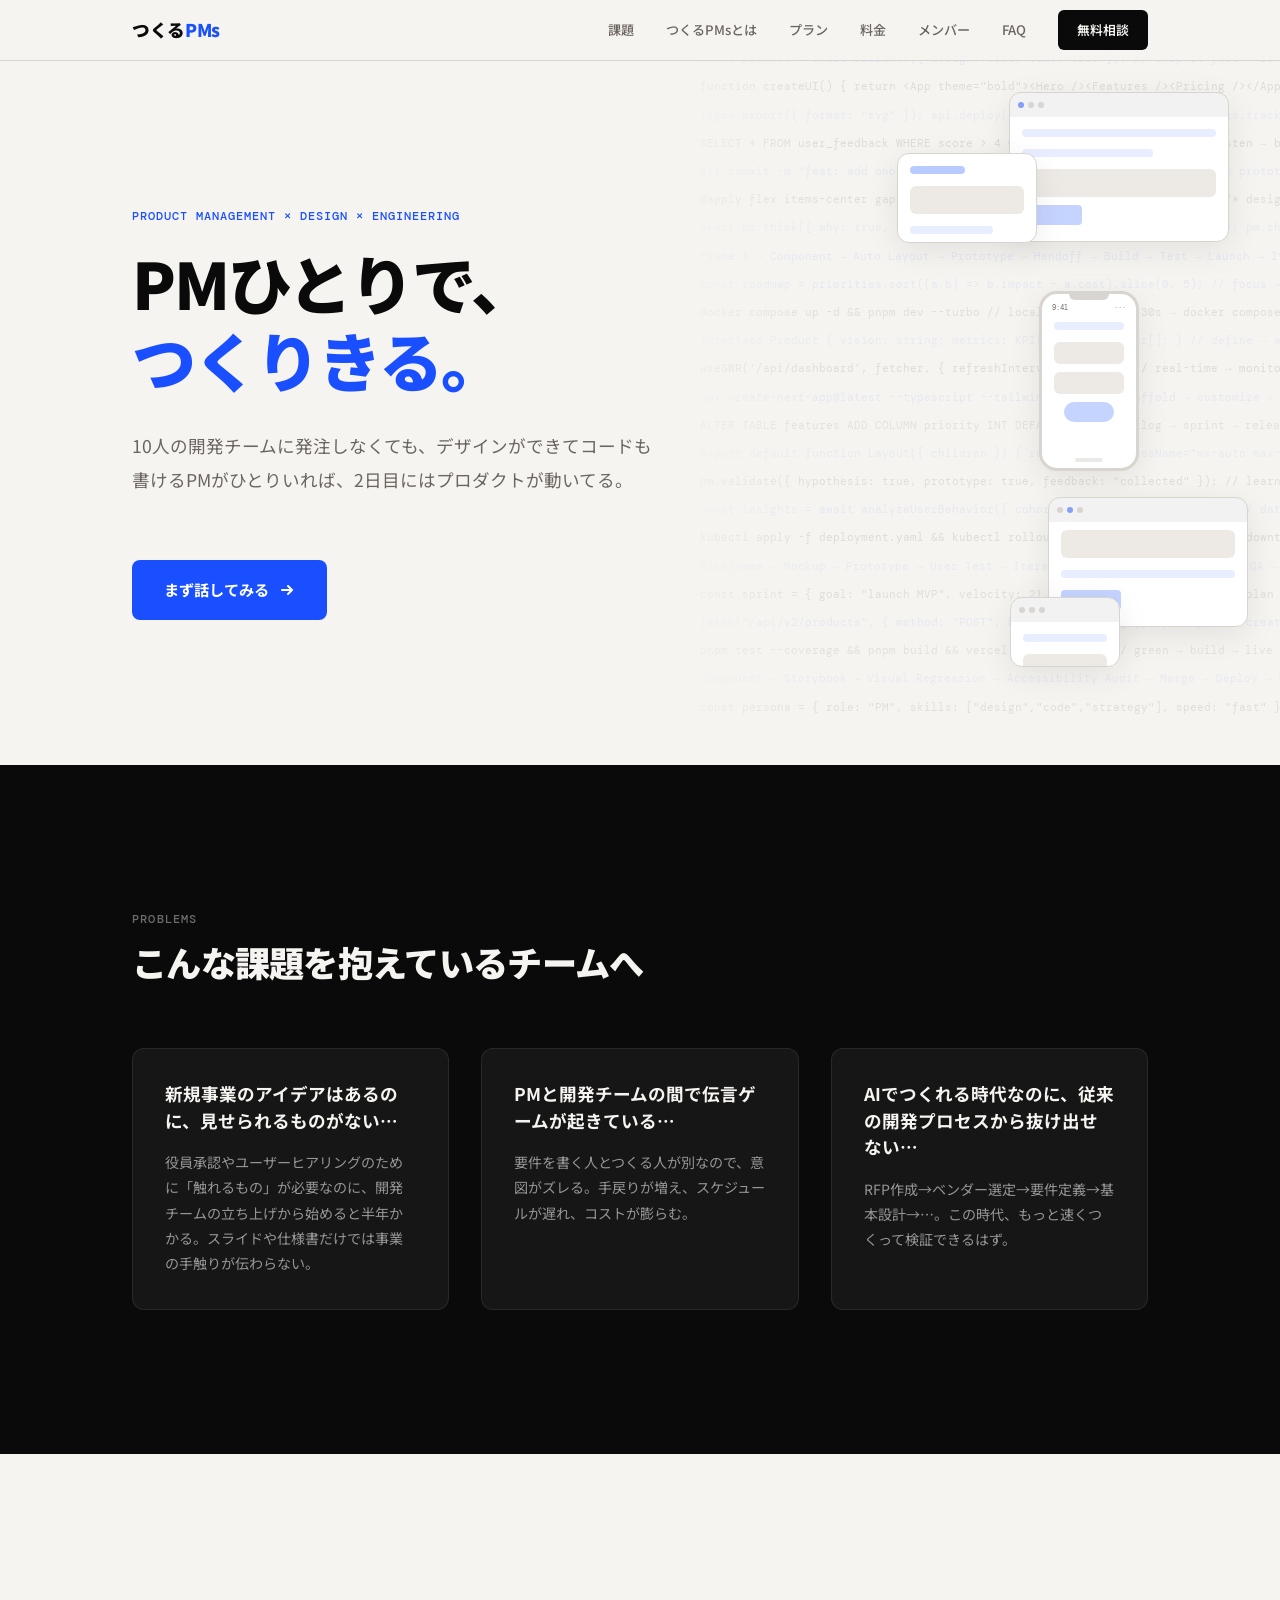
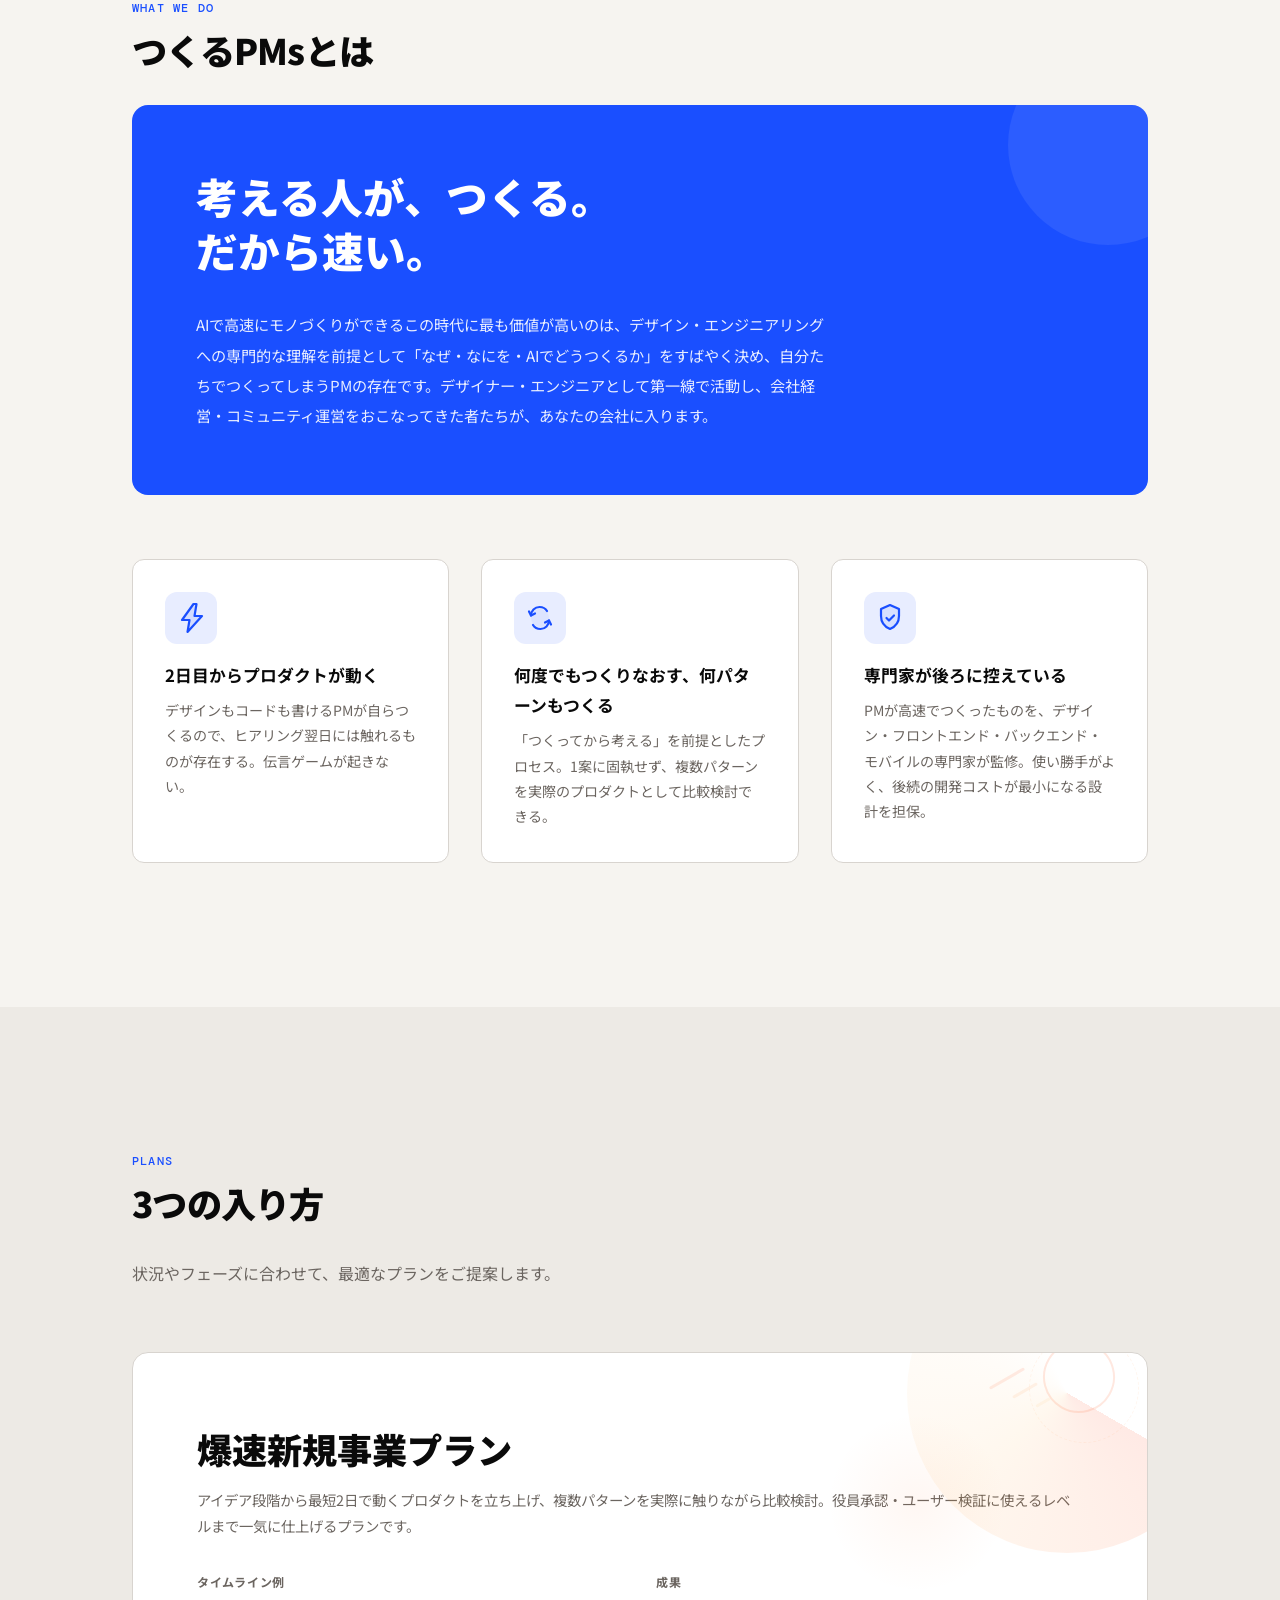
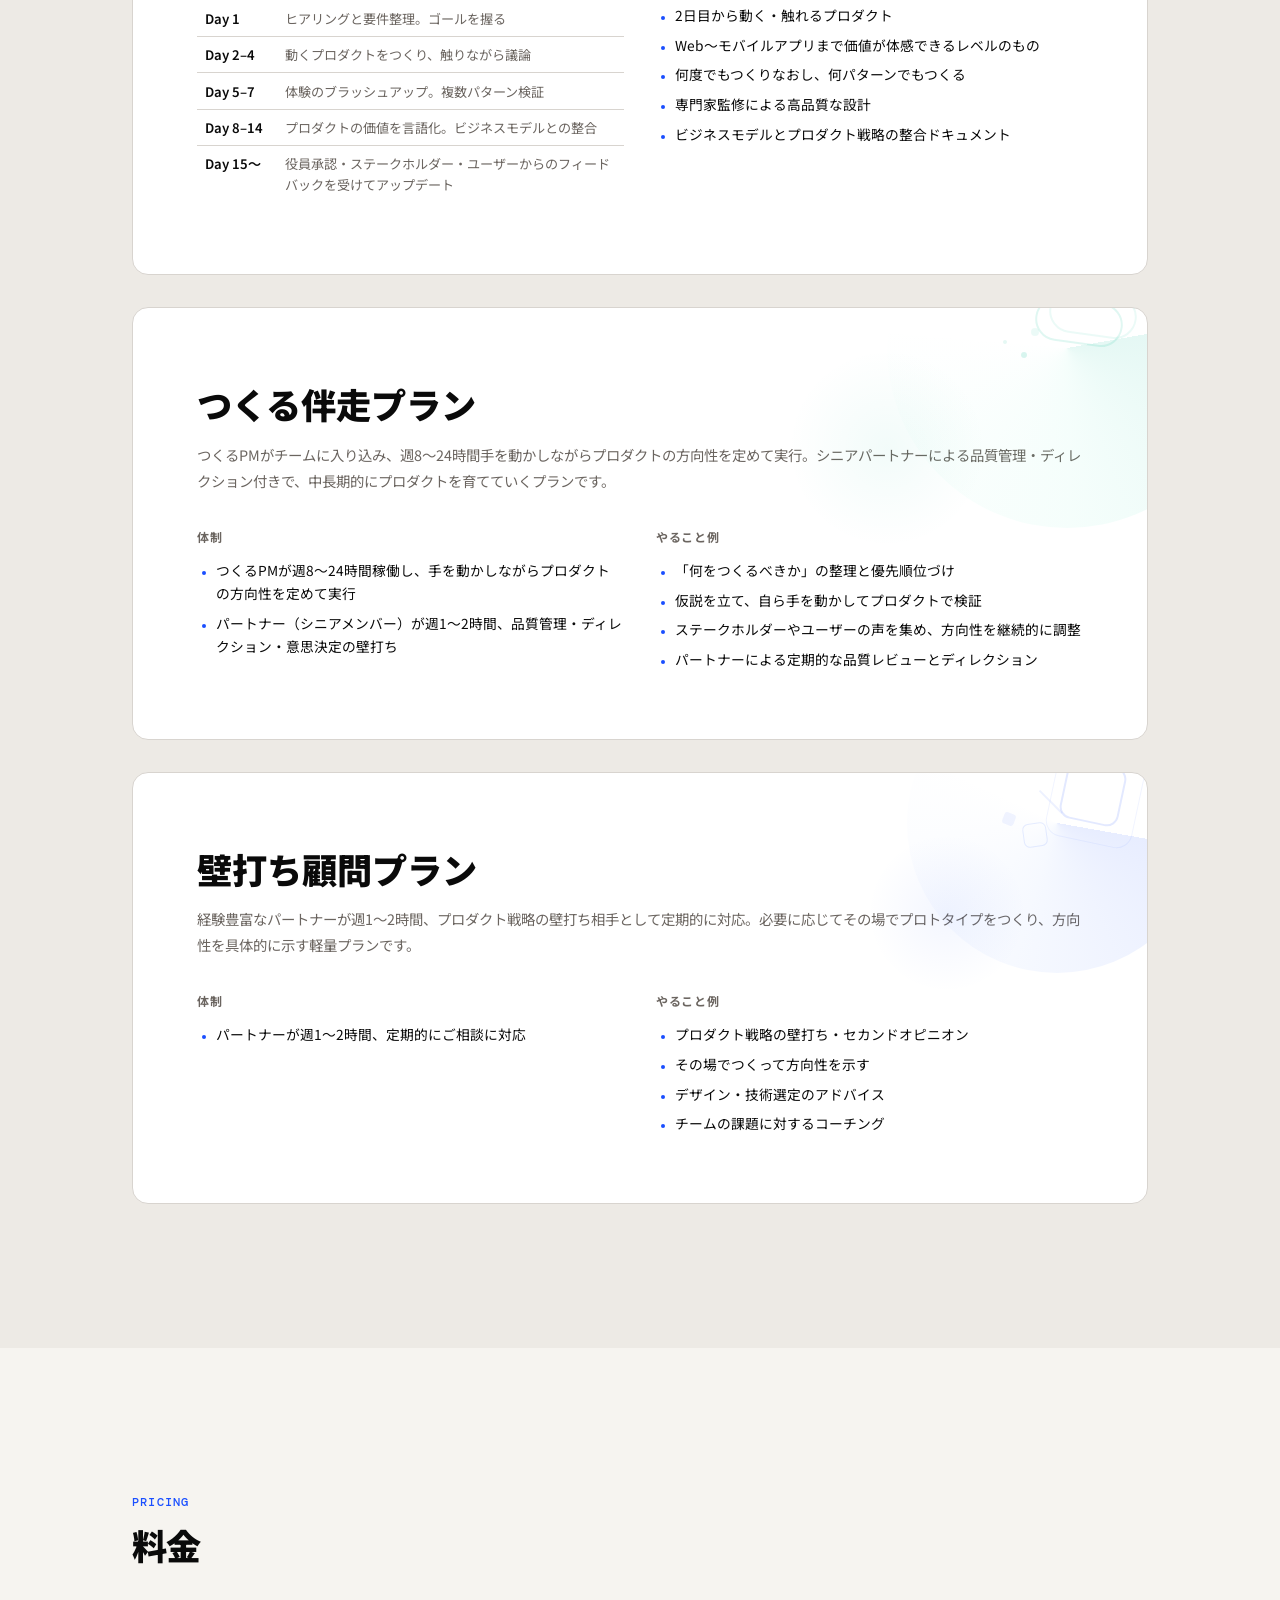
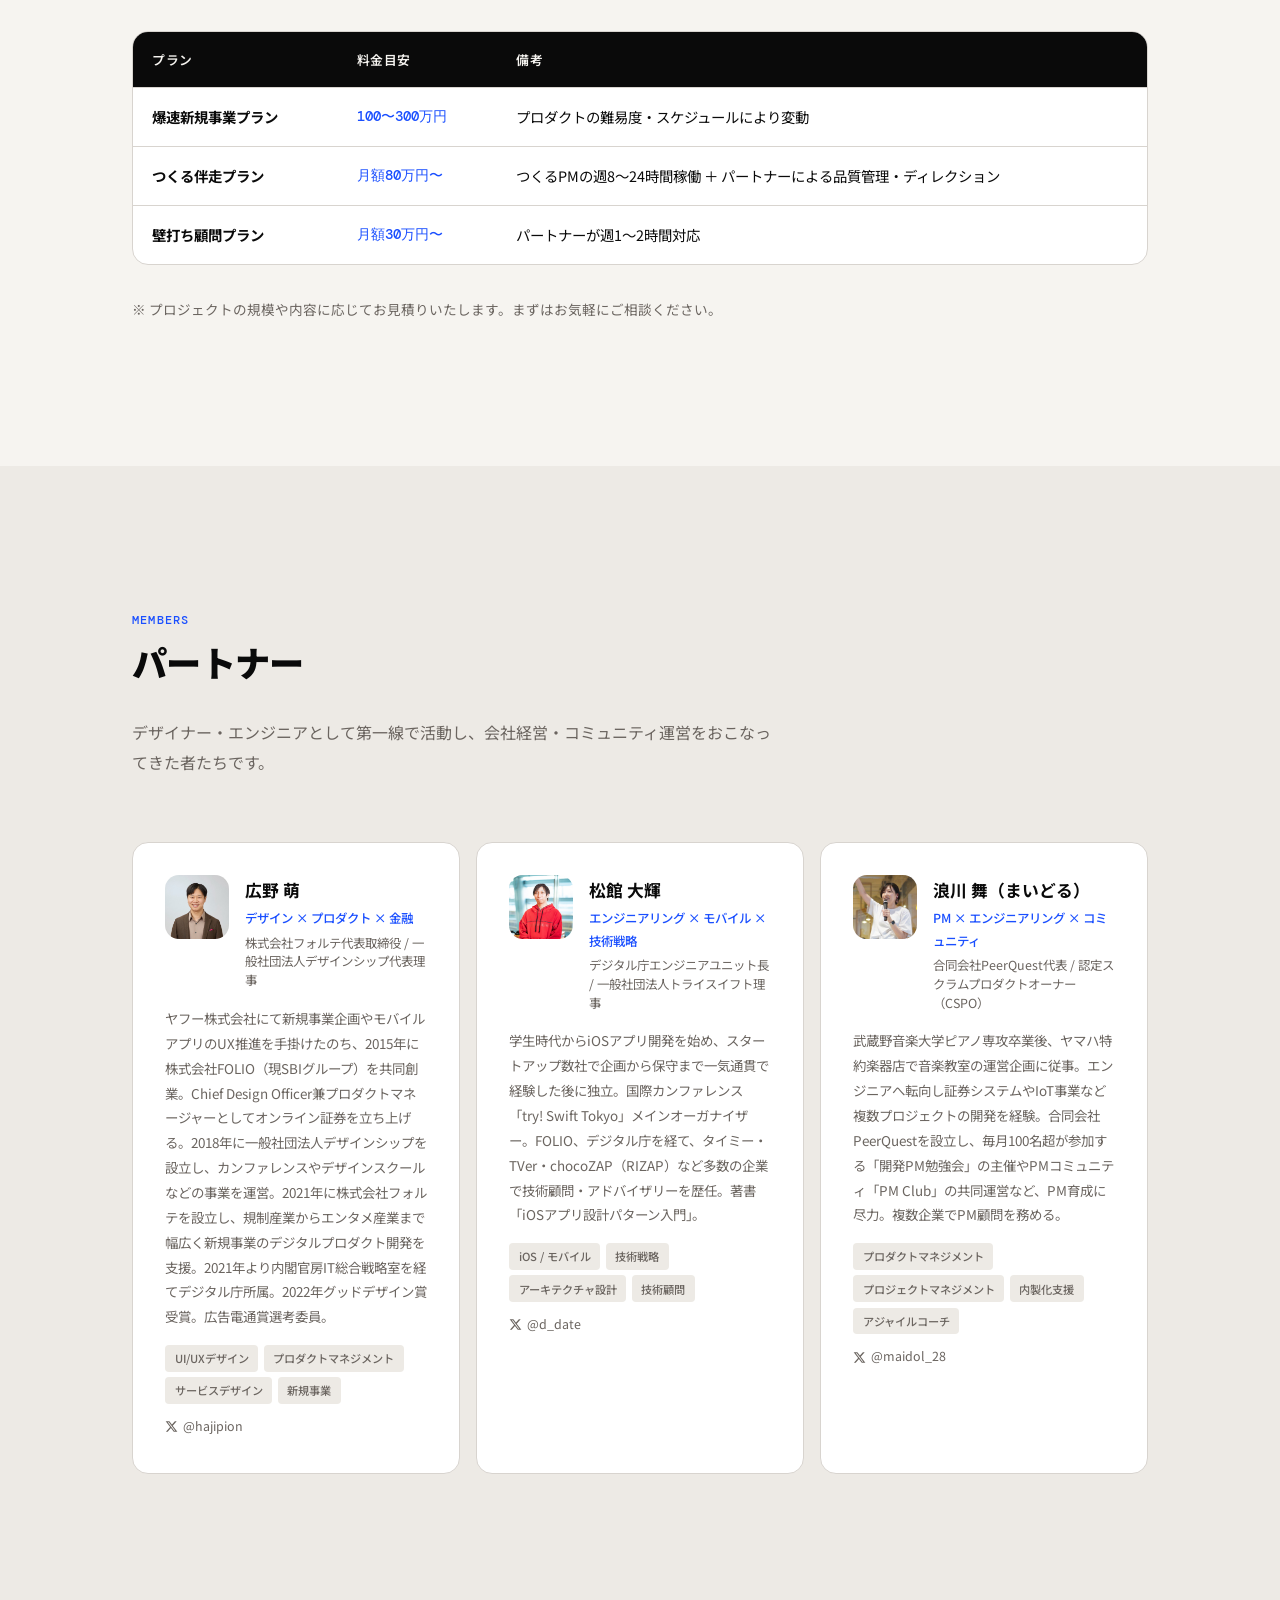
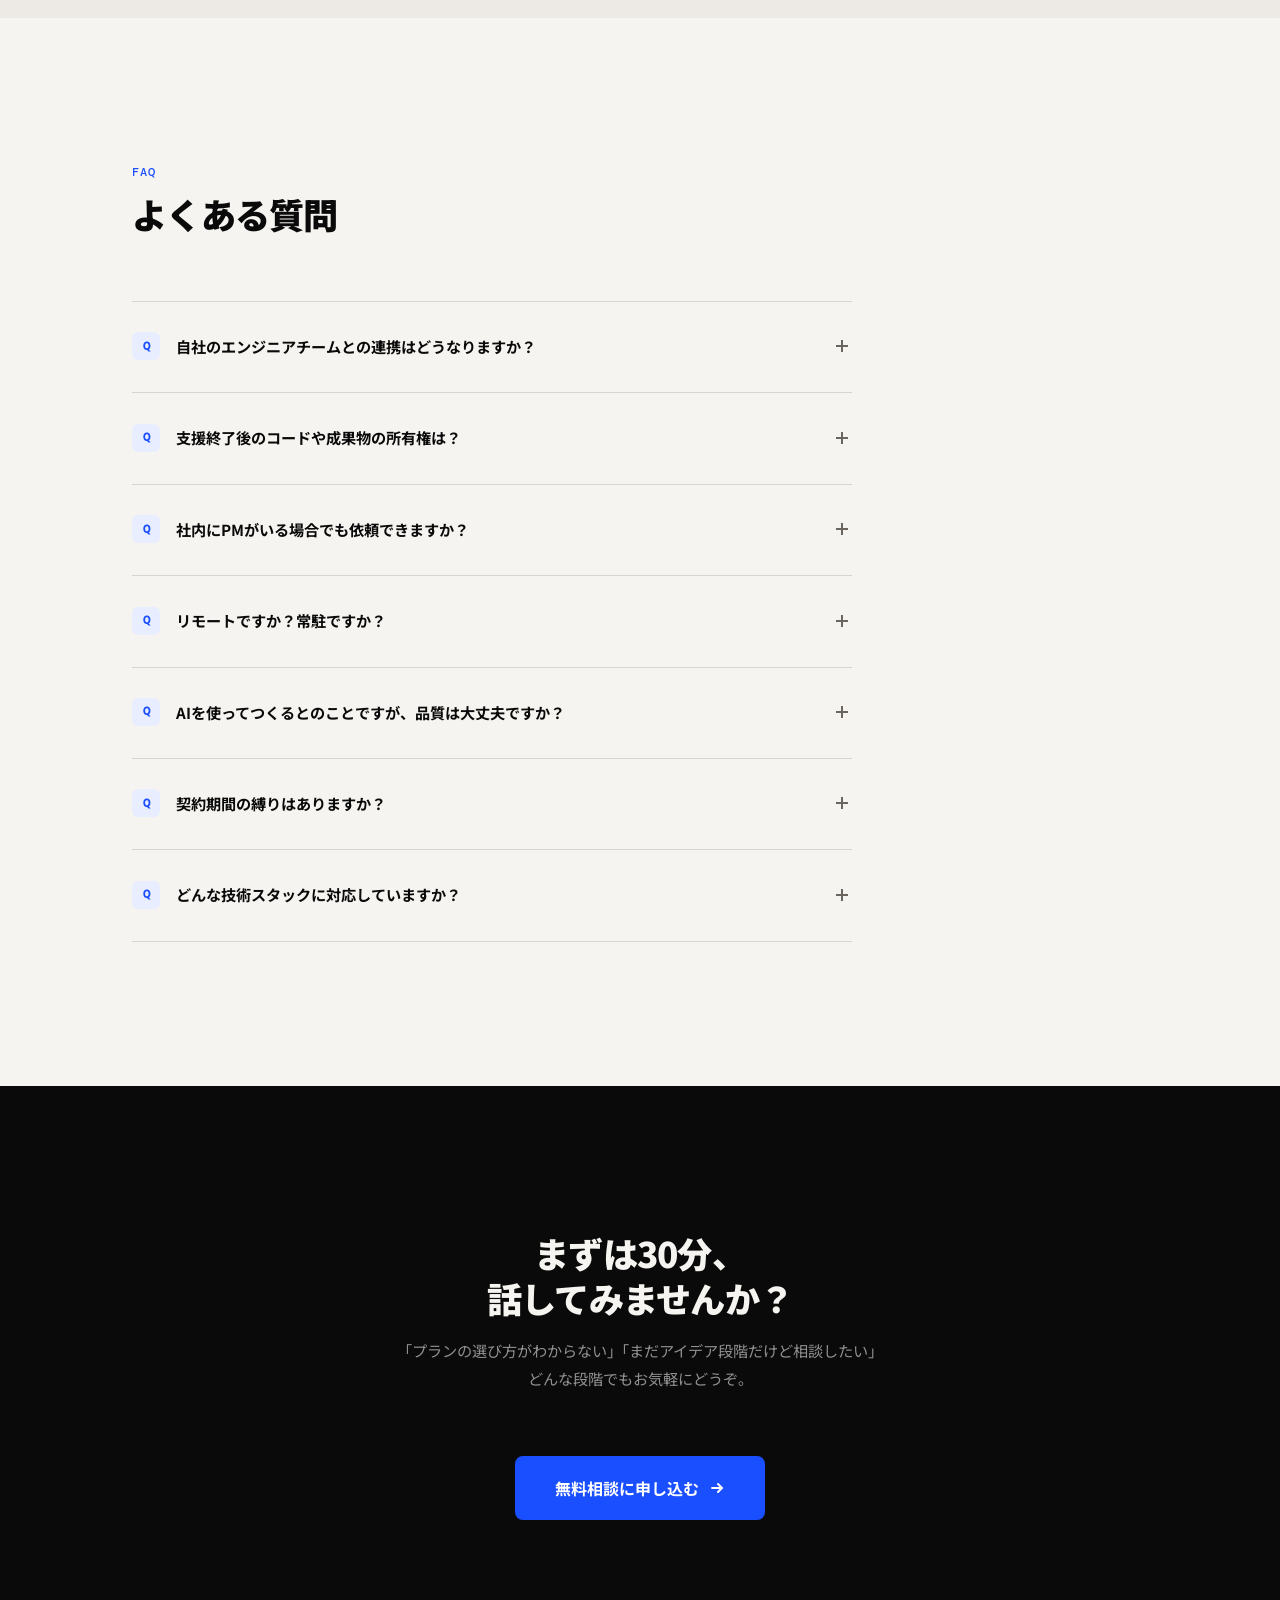
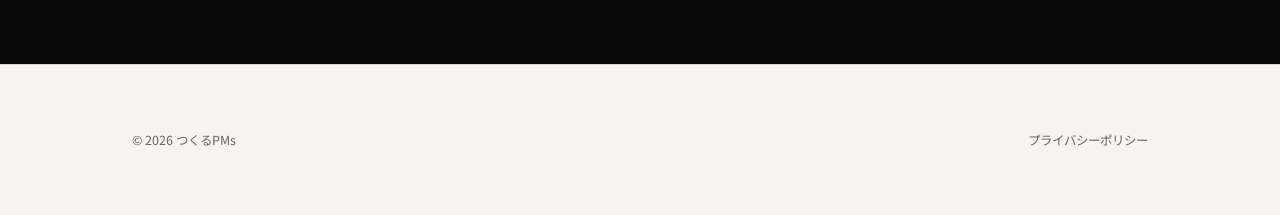
==== index.html @ 0b528888 "Initial commit: つくるPMs landing page Co-Authored-By: Claude Opus 4.6 <noreply@anthropic.com>" ====
<!DOCTYPE html>
<html lang="ja">

<head>
    <meta charset="UTF-8">
    <meta name="viewport" content="width=device-width, initial-scale=1.0">
    <title>つくるPMs — PMひとりで、つくりきる。</title>
    <meta name="description"
        content="デザインができる・コードが書ける、つくれるPMが最短2日で動くプロダクトを立ち上げる。10人の開発チームに発注しなくても、PMひとりで新規事業をつくりきる新しいプロダクト開発支援サービス。">
    <meta name="keywords" content="PM,プロダクトマネージャー,新規事業,プロダクト開発,MVP,プロトタイプ,PM支援,伴走支援,顧問,つくるPMs">
    <meta name="author" content="株式会社フォルテ">
    <meta name="theme-color" content="#0a0a0a">
    <meta name="robots" content="index, follow">
    <link rel="canonical" href="https://pm-guild.github.io/lp/">
    <meta property="og:type" content="website">
    <meta property="og:title" content="つくるPMs — PMひとりで、つくりきる。">
    <meta property="og:description" content="デザインができる・コードが書ける、つくれるPMが最短2日で動くプロダクトを立ち上げる。新規事業のプロダクト開発支援サービス。">
    <meta property="og:url" content="https://pm-guild.github.io/lp/">
    <meta property="og:site_name" content="つくるPMs">
    <meta property="og:locale" content="ja_JP">
    <meta name="twitter:card" content="summary_large_image">
    <meta name="twitter:title" content="つくるPMs — PMひとりで、つくりきる。">
    <meta name="twitter:description" content="デザインができる・コードが書ける、つくれるPMが最短2日で動くプロダクトを立ち上げる。新規事業のプロダクト開発支援サービス。">
    <meta property="og:image" content="https://pm-guild.github.io/lp/ogp.png">
    <meta name="twitter:image" content="https://pm-guild.github.io/lp/ogp.png">
    <link rel="icon" href="favicon.png" type="image/png">
    <script type="application/ld+json">
{"@context":"https://schema.org","@type":"ProfessionalService","name":"つくるPMs","description":"デザインができる・コードが書ける、つくれるPMが最短2日で動くプロダクトを立ち上げる新しいプロダクト開発支援サービス。","url":"https://pm-guild.github.io/lp/","provider":{"@type":"Organization","name":"株式会社フォルテ"},"areaServed":"JP","inLanguage":"ja","serviceType":["プロダクト開発支援","PM支援","新規事業支援","プロダクトマネジメント顧問"],"hasOfferCatalog":{"@type":"OfferCatalog","name":"プラン","itemListElement":[{"@type":"Offer","name":"爆速新規事業プラン","description":"アイデア段階から最短2日で動くプロダクトを立ち上げ","priceSpecification":{"@type":"PriceSpecification","priceCurrency":"JPY","price":"1200000","description":"120万〜200万円"}},{"@type":"Offer","name":"つくる伴走プラン","description":"つくるPMがチームに入り込み週8〜24時間手を動かしながらプロダクトを育てる","priceSpecification":{"@type":"PriceSpecification","priceCurrency":"JPY","price":"1000000","description":"月額100万円〜"}},{"@type":"Offer","name":"壁打ち顧問プラン","description":"経験豊富なパートナーが週1〜2時間プロダクト戦略の壁打ち相手として対応","priceSpecification":{"@type":"PriceSpecification","priceCurrency":"JPY","price":"300000","description":"月額30万円〜"}}]}}
</script>
    <!-- Google tag (gtag.js) -->
    <script async src="https://www.googletagmanager.com/gtag/js?id=G-59Y1S8D6XV"></script>
    <script>window.dataLayer=window.dataLayer||[];function gtag(){dataLayer.push(arguments);}gtag('js',new Date());gtag('config','G-59Y1S8D6XV');</script>
    <link rel="preconnect" href="https://fonts.googleapis.com">
    <link rel="preconnect" href="https://fonts.gstatic.com" crossorigin>
    <link
        href="https://fonts.googleapis.com/css2?family=Noto+Sans+JP:wght@300;400;500;600;700;900&family=DM+Sans:ital,wght@0,400;0,500;0,700;1,400&family=DM+Mono:wght@400;500&display=swap"
        rel="stylesheet">
    <link rel="stylesheet" href="style.css">
</head>

<body>
    <nav id="nav">
        <div class="nav-inner"><a href="#" class="logo">つくる<span>PMs</span></a><button class="mobile-menu-btn"
                aria-label="メニュー"
                onclick="document.querySelector('.nav-links').classList.toggle('open')"><span></span><span></span><span></span></button>
            <div class="nav-links"><a href="#problems">課題</a><a href="#about">つくるPMsとは</a><a href="#plans">プラン</a><a
                    href="#pricing">料金</a><a href="#members">メンバー</a><a href="#faq">FAQ</a><a href="https://forms.gle/vVJh4pbox4MyoUeX9" target="_blank" rel="noopener"
                    class="nav-cta">無料相談</a></div>
        </div>
    </nav>

    <section class="hero">
        <div class="hero-bg">
            <div class="hero-anim">
                <div class="code-stream">const product = await buildMVP({ design: true, code: true }); // ship it fast →
                    review → iterate → deploy → measure → learn → rebuild → const product = await buildMVP({ design:
                    true, code: true }); // ship it fast → review → iterate → deploy</div>
                <div class="code-stream">function createUI() { return &lt;App theme="bold"&gt;&lt;Hero /&gt;&lt;Features
                    /&gt;&lt;Pricing /&gt;&lt;/App&gt; } // render → test → refine → function createUI() { return
                    &lt;App theme="bold"&gt;&lt;Hero /&gt;&lt;Features /&gt;&lt;/App&gt; }</div>
                <div class="code-stream">figma.export({ format: "svg" }); api.deploy({ env: "production" });
                    analytics.track("launch"); // go live → figma.export({ format: "svg" }); api.deploy({ env:
                    "production" }); analytics.track("launch");</div>
                <div class="code-stream">SELECT * FROM user_feedback WHERE score > 4 ORDER BY created_at DESC; -- listen
                    → build → validate → SELECT * FROM user_feedback WHERE score > 4 ORDER BY created_at DESC;</div>
                <div class="code-stream">git commit -m "feat: add onboarding flow v3" &amp;&amp; git push origin main //
                    day2 prototype ready → git commit -m "feat: add onboarding flow v3" &amp;&amp; git push origin main
                </div>
                <div class="code-stream">@apply flex items-center gap-4; .card { @apply rounded-xl shadow-lg p-6; } /*
                    design system → build → ship */ @apply flex items-center gap-4; .card { @apply rounded-xl shadow-lg
                    p-6; }</div>
                <div class="code-stream">await pm.think({ why: true, what: true, how: "AI" }); pm.design(); pm.code();
                    pm.ship(); // one person, full stack → await pm.think({ why: true, what: true, how: "AI" });</div>
                <div class="code-stream">Frame 1 → Component → Auto Layout → Prototype → Handoff → Build → Test → Launch
                    → Iterate → Frame 1 → Component → Auto Layout → Prototype → Handoff → Build → Test</div>
                <div class="code-stream">const roadmap = priorities.sort((a,b) => b.impact - a.cost).slice(0, 5); //
                    focus → execute → ship → const roadmap = priorities.sort((a,b) => b.impact - a.cost).slice(0, 5);
                </div>
                <div class="code-stream">docker compose up -d &amp;&amp; pnpm dev --turbo // local env ready in 30s →
                    docker compose up -d &amp;&amp; pnpm dev --turbo // local env ready</div>
                <div class="code-stream">interface Product { vision: string; metrics: KPI[]; team: Member[]; } // define
                    → align → build → interface Product { vision: string; metrics: KPI[]; team: Member[]; }</div>
                <div class="code-stream">useSWR('/api/dashboard', fetcher, { refreshInterval: 3000 }); // real-time →
                    monitor → iterate → useSWR('/api/dashboard', fetcher, { refreshInterval: 3000 });</div>
                <div class="code-stream">npx create-next-app@latest --typescript --tailwind --app // scaffold →
                    customize → deploy → npx create-next-app@latest --typescript --tailwind --app</div>
                <div class="code-stream">ALTER TABLE features ADD COLUMN priority INT DEFAULT 0; -- backlog → sprint →
                    release → ALTER TABLE features ADD COLUMN priority INT DEFAULT 0;</div>
                <div class="code-stream">export default function Layout({ children }) { return &lt;main
                    className="mx-auto max-w-7xl"&gt;{children}&lt;/main&gt; } // structure → style → ship</div>
                <div class="code-stream">pm.validate({ hypothesis: true, prototype: true, feedback: "collected" }); //
                    learn → pivot → grow → pm.validate({ hypothesis: true, prototype: true });</div>
                <div class="code-stream">const insights = await analyzeUserBehavior({ cohort: "new", period: "7d" }); //
                    data → decision → action → const insights = await analyzeUserBehavior({ cohort: "new" });</div>
                <div class="code-stream">kubectl apply -f deployment.yaml &amp;&amp; kubectl rollout status deploy/app
                    // zero-downtime → scale → kubectl apply -f deployment.yaml</div>
                <div class="code-stream">Wireframe → Mockup → Prototype → User Test → Iterate → High-fi → Dev Handoff →
                    QA → Ship → Wireframe → Mockup → Prototype → User Test</div>
                <div class="code-stream">const sprint = { goal: "launch MVP", velocity: 21, burndown: "on-track" }; //
                    plan → execute → retro → const sprint = { goal: "launch MVP", velocity: 21 };</div>
                <div class="code-stream">fetch("/api/v2/products", { method: "POST", body: JSON.stringify(spec) }); //
                    create → test → iterate → fetch("/api/v2/products", { method: "POST" });</div>
                <div class="code-stream">pnpm test --coverage &amp;&amp; pnpm build &amp;&amp; vercel deploy --prod //
                    green → build → live → pnpm test --coverage &amp;&amp; pnpm build &amp;&amp; vercel deploy</div>
                <div class="code-stream">Component → Storybook → Visual Regression → Accessibility Audit → Merge →
                    Deploy → Monitor → Component → Storybook → Visual Regression</div>
                <div class="code-stream">const persona = { role: "PM", skills: ["design","code","strategy"], speed:
                    "fast" }; // one person, full stack → const persona = { role: "PM", skills: ["design","code"] };
                </div>
            </div>
            <div class="hero-float hero-float-1">
                <div class="fl-header">
                    <div class="fl-dot active"></div>
                    <div class="fl-dot"></div>
                    <div class="fl-dot"></div>
                </div>
                <div class="fl-bar"></div>
                <div class="fl-bar short"></div>
                <div class="fl-block"></div>
                <div class="fl-btn"></div>
            </div>
            <div class="hero-float hero-float-2">
                <div class="phone-notch"></div>
                <div class="phone-status"><span class="phone-time">9:41</span><span class="phone-icons">···</span></div>
                <div class="fl-bar" style="margin-top:6px"></div>
                <div class="fl-block" style="height:22px"></div>
                <div class="fl-block" style="height:22px"></div>
                <div class="fl-btn" style="width:50px;margin:6px auto;border-radius:10px"></div>
                <div class="phone-home"></div>
            </div>
            <div class="hero-float hero-float-3">
                <div class="fl-header">
                    <div class="fl-dot"></div>
                    <div class="fl-dot active"></div>
                    <div class="fl-dot"></div>
                </div>
                <div class="fl-block"></div>
                <div class="fl-bar"></div>
                <div class="fl-btn"></div>
            </div>
            <div class="hero-float hero-float-4">
                <div class="fl-bar accent"></div>
                <div class="fl-block"></div>
                <div class="fl-bar short"></div>
            </div>
            <div class="hero-float hero-float-5">
                <div class="fl-header">
                    <div class="fl-dot"></div>
                    <div class="fl-dot"></div>
                    <div class="fl-dot"></div>
                </div>
                <div class="fl-bar"></div>
                <div class="fl-block" style="height:18px"></div>
            </div>
        </div>
        <div class="container">
            <div class="hero-content">
                <div class="hero-eyebrow fade-in">PRODUCT MANAGEMENT × DESIGN × ENGINEERING</div>
                <h1 class="fade-in">PMひとりで、<br><em>つくりきる。</em></h1>
                <p class="hero-sub fade-in">10人の開発チームに発注しなくても、デザインができてコードも書けるPMがひとりいれば、2日目にはプロダクトが動いてる。</p>
                <a href="https://forms.gle/vVJh4pbox4MyoUeX9" target="_blank" rel="noopener" class="hero-cta fade-in">まず話してみる<svg viewBox="0 0 16 16" fill="none"
                        stroke="currentColor" stroke-width="2" stroke-linecap="round">
                        <path d="M3 8h10M9 4l4 4-4 4" />
                    </svg></a>
            </div>
        </div>
    </section>

    <section class="problems" id="problems">
        <div class="container">
            <div class="section-label">Problems</div>
            <h2 class="section-title">こんな課題を抱えているチームへ</h2>
            <div class="problems-grid">
                <div class="problem-card">
                    <h3>新規事業のアイデアはあるのに、見せられるものがない…</h3>
                    <p>役員承認やユーザーヒアリングのために「触れるもの」が必要なのに、開発チームの立ち上げから始めると半年かかる。スライドや仕様書だけでは事業の手触りが伝わらない。</p>
                </div>
                <div class="problem-card">
                    <h3>PMと開発チームの間で伝言ゲームが起きている…</h3>
                    <p>要件を書く人とつくる人が別なので、意図がズレる。手戻りが増え、スケジュールが遅れ、コストが膨らむ。</p>
                </div>
                <div class="problem-card">
                    <h3>AIでつくれる時代なのに、従来の開発プロセスから抜け出せない…</h3>
                    <p>RFP作成→ベンダー選定→要件定義→基本設計→…。この時代、もっと速くつくって検証できるはず。</p>
                </div>
            </div>
        </div>
    </section>

    <section class="about" id="about">
        <div class="container">
            <div class="section-label">What we do</div>
            <h2 class="section-title">つくるPMsとは</h2>
            <div class="about-core">
                <h3>考える人が、つくる。<br>だから速い。</h3>
                <p>AIで高速にモノづくりができるこの時代に最も価値が高いのは、デザイン・エンジニアリングへの専門的な理解を前提として「なぜ・なにを・AIでどうつくるか」をすばやく決め、自分たちでつくってしまうPMの存在です。デザイナー・エンジニアとして第一線で活動し、会社経営・コミュニティ運営をおこなってきた者たちが、あなたの会社に入ります。
                </p>
            </div>
            <div class="features-grid">
                <div class="feature-card">
                    <div class="feature-icon"><svg viewBox="0 0 52 52" fill="none">
                            <rect width="52" height="52" rx="12" fill="#e8edff" />
                            <path d="M28.5 12L17 28h7.5l-2 12L37 24h-7.5l2-12z" stroke="#1a4fff" stroke-width="2.2"
                                stroke-linecap="round" stroke-linejoin="round" fill="none" />
                            <path d="M28.5 12L17 28h7.5l-2 12L37 24h-7.5l2-12z" fill="#1a4fff" opacity="0.1" />
                        </svg></div>
                    <h3>2日目からプロダクトが動く</h3>
                    <p>デザインもコードも書けるPMが自らつくるので、ヒアリング翌日には触れるものが存在する。伝言ゲームが起きない。</p>
                </div>
                <div class="feature-card">
                    <div class="feature-icon"><svg viewBox="0 0 52 52" fill="none">
                            <rect width="52" height="52" rx="12" fill="#e8edff" />
                            <path d="M33 19c-1.5-2.5-4.3-4-7.5-4A8.5 8.5 0 0017 23.5" stroke="#1a4fff"
                                stroke-width="2.2" stroke-linecap="round" fill="none" />
                            <path d="M15 19.5l2 4 4-2" stroke="#1a4fff" stroke-width="2.2" stroke-linecap="round"
                                stroke-linejoin="round" fill="none" />
                            <path d="M19 33c1.5 2.5 4.3 4 7.5 4A8.5 8.5 0 0035 28.5" stroke="#1a4fff" stroke-width="2.2"
                                stroke-linecap="round" fill="none" />
                            <path d="M37 32.5l-2-4-4 2" stroke="#1a4fff" stroke-width="2.2" stroke-linecap="round"
                                stroke-linejoin="round" fill="none" />
                            <circle cx="26" cy="26" r="9" fill="#1a4fff" opacity="0.06" />
                        </svg></div>
                    <h3>何度でもつくりなおす、何パターンもつくる</h3>
                    <p>「つくってから考える」を前提としたプロセス。1案に固執せず、複数パターンを実際のプロダクトとして比較検討できる。</p>
                </div>
                <div class="feature-card">
                    <div class="feature-icon"><svg viewBox="0 0 52 52" fill="none">
                            <rect width="52" height="52" rx="12" fill="#e8edff" />
                            <path d="M26 13l-9 4v7c0 6.5 3.8 10.8 9 13 5.2-2.2 9-6.5 9-13v-7l-9-4z" stroke="#1a4fff"
                                stroke-width="2.2" stroke-linecap="round" stroke-linejoin="round" fill="none" />
                            <path d="M26 13l-9 4v7c0 6.5 3.8 10.8 9 13 5.2-2.2 9-6.5 9-13v-7l-9-4z" fill="#1a4fff"
                                opacity="0.08" />
                            <path d="M22.5 26l2.5 2.5 5-5" stroke="#1a4fff" stroke-width="2.2" stroke-linecap="round"
                                stroke-linejoin="round" />
                        </svg></div>
                    <h3>専門家が後ろに控えている</h3>
                    <p>PMが高速でつくったものを、デザイン・フロントエンド・バックエンド・モバイルの専門家が監修。使い勝手がよく、後続の開発コストが最小になる設計を担保。</p>
                </div>
            </div>
        </div>
    </section>

    <section class="plans" id="plans">
        <div class="container">
            <div class="section-label">Plans</div>
            <h2 class="section-title">3つの入り方</h2>
            <p class="section-lead">状況やフェーズに合わせて、最適なプランをご提案します。</p>
            <div class="plans-stack">
                <div class="plan-card">
                    <div class="plan-deco-wrap">
                        <div class="glow-1"></div>
                        <div class="glow-2"></div>
                        <div class="deco-1"></div>
                        <div class="deco-2"></div>
                        <div class="deco-3"></div>
                        <div class="deco-4"></div>
                        <div class="deco-5"></div>
                    </div>
                    <div class="plan-header">
                        <div class="plan-name">爆速新規事業プラン</div>
                        <div class="plan-desc">
                            アイデア段階から最短2日で動くプロダクトを立ち上げ、複数パターンを実際に触りながら比較検討。役員承認・ユーザー検証に使えるレベルまで一気に仕上げるプランです。</div>
                    </div>
                    <div class="plan-grid">
                        <div class="plan-col">
                            <div class="plan-col-title">タイムライン例</div>
                            <table class="timeline">
                                <tr>
                                    <th>Day 1</th>
                                    <td>ヒアリングと要件整理。ゴールを握る</td>
                                </tr>
                                <tr>
                                    <th>Day 2–4</th>
                                    <td>動くプロダクトをつくり、触りながら議論</td>
                                </tr>
                                <tr>
                                    <th>Day 5–7</th>
                                    <td>体験のブラッシュアップ。複数パターン検証</td>
                                </tr>
                                <tr>
                                    <th>Day 8–14</th>
                                    <td>プロダクトの価値を言語化。ビジネスモデルとの整合</td>
                                </tr>
                                <tr>
                                    <th>Day 15〜</th>
                                    <td>役員承認・ステークホルダー・ユーザーからのフィードバックを受けてアップデート</td>
                                </tr>
                            </table>
                        </div>
                        <div class="plan-col">
                            <div class="plan-col-title">成果</div>
                            <ul>
                                <li>2日目から動く・触れるプロダクト</li>
                                <li>Web〜モバイルアプリまで価値が体感できるレベルのもの</li>
                                <li>何度でもつくりなおし、何パターンでもつくる</li>
                                <li>専門家監修による高品質な設計</li>
                                <li>ビジネスモデルとプロダクト戦略の整合ドキュメント</li>
                            </ul>
                        </div>
                    </div>
                </div>
                <div class="plan-card">
                    <div class="plan-deco-wrap">
                        <div class="glow-1"></div>
                        <div class="glow-2"></div>
                        <div class="deco-1"></div>
                        <div class="deco-2"></div>
                        <div class="deco-3"></div>
                        <div class="deco-4"></div>
                        <div class="deco-5"></div>
                    </div>
                    <div class="plan-header">
                        <div class="plan-name">つくる伴走プラン</div>
                        <div class="plan-desc">
                            つくるPMがチームに入り込み、週8〜24時間手を動かしながらプロダクトの方向性を定めて実行。シニアパートナーによる品質管理・ディレクション付きで、中長期的にプロダクトを育てていくプランです。
                        </div>
                    </div>
                    <div class="plan-grid">
                        <div class="plan-col">
                            <div class="plan-col-title">体制</div>
                            <ul>
                                <li>つくるPMが週8〜24時間稼働し、手を動かしながらプロダクトの方向性を定めて実行</li>
                                <li>パートナー（シニアメンバー）が週1〜2時間、品質管理・ディレクション・意思決定の壁打ち</li>
                            </ul>
                        </div>
                        <div class="plan-col">
                            <div class="plan-col-title">やること例</div>
                            <ul>
                                <li>「何をつくるべきか」の整理と優先順位づけ</li>
                                <li>仮説を立て、自ら手を動かしてプロダクトで検証</li>
                                <li>ステークホルダーやユーザーの声を集め、方向性を継続的に調整</li>
                                <li>パートナーによる定期的な品質レビューとディレクション</li>
                            </ul>
                        </div>
                    </div>
                </div>
                <div class="plan-card">
                    <div class="plan-deco-wrap">
                        <div class="glow-1"></div>
                        <div class="glow-2"></div>
                        <div class="deco-1"></div>
                        <div class="deco-2"></div>
                        <div class="deco-3"></div>
                        <div class="deco-4"></div>
                        <div class="deco-5"></div>
                    </div>
                    <div class="plan-header">
                        <div class="plan-name">壁打ち顧問プラン</div>
                        <div class="plan-desc">
                            経験豊富なパートナーが週1〜2時間、プロダクト戦略の壁打ち相手として定期的に対応。必要に応じてその場でプロトタイプをつくり、方向性を具体的に示す軽量プランです。</div>
                    </div>
                    <div class="plan-grid">
                        <div class="plan-col">
                            <div class="plan-col-title">体制</div>
                            <ul>
                                <li>パートナーが週1〜2時間、定期的にご相談に対応</li>
                            </ul>
                        </div>
                        <div class="plan-col">
                            <div class="plan-col-title">やること例</div>
                            <ul>
                                <li>プロダクト戦略の壁打ち・セカンドオピニオン</li>
                                <li>その場でつくって方向性を示す</li>
                                <li>デザイン・技術選定のアドバイス</li>
                                <li>チームの課題に対するコーチング</li>
                            </ul>
                        </div>
                    </div>
                </div>
            </div>
        </div>
    </section>

    <section class="pricing" id="pricing">
        <div class="container">
            <div class="section-label">Pricing</div>
            <h2 class="section-title">料金</h2>
            <div class="pricing-table-wrap">
                <table class="pricing-table">
                    <thead>
                        <tr>
                            <th>プラン</th>
                            <th>料金目安</th>
                            <th>備考</th>
                        </tr>
                    </thead>
                    <tbody>
                        <tr>
                            <td class="plan-name-cell">爆速新規事業プラン</td>
                            <td class="price-cell">100〜300万円</td>
                            <td>プロダクトの難易度・スケジュールにより変動</td>
                        </tr>
                        <tr>
                            <td class="plan-name-cell">つくる伴走プラン</td>
                            <td class="price-cell">月額80万円〜</td>
                            <td>つくるPMの週8〜24時間稼働 ＋ パートナーによる品質管理・ディレクション</td>
                        </tr>
                        <tr>
                            <td class="plan-name-cell">壁打ち顧問プラン</td>
                            <td class="price-cell">月額30万円〜</td>
                            <td>パートナーが週1〜2時間対応</td>
                        </tr>
                    </tbody>
                </table>
            </div>
            <p class="pricing-note">※ プロジェクトの規模や内容に応じてお見積りいたします。まずはお気軽にご相談ください。</p>
        </div>
    </section>

    <section class="members" id="members">
        <div class="container">
            <div class="section-label">Members</div>
            <h2 class="section-title">パートナー</h2>
            <p class="section-lead">デザイナー・エンジニアとして第一線で活動し、会社経営・コミュニティ運営をおこなってきた者たちです。</p>
            <div class="members-grid">
                <div class="member-card">
                    <div class="member-top"><img class="member-avatar" src="img-hirono.jpg" alt="広野 萌">
                        <div>
                            <div class="member-name">広野 萌</div>
                            <div class="member-tagline">デザイン × プロダクト × 金融</div>
                            <div class="member-titles">株式会社フォルテ代表取締役 / 一般社団法人デザインシップ代表理事</div>
                        </div>
                    </div>
                    <p class="member-bio">
                        ヤフー株式会社にて新規事業企画やモバイルアプリのUX推進を手掛けたのち、2015年に株式会社FOLIO（現SBIグループ）を共同創業。Chief Design Officer兼プロダクトマネージャーとしてオンライン証券を立ち上げる。2018年に一般社団法人デザインシップを設立し、カンファレンスやデザインスクールなどの事業を運営。2021年に株式会社フォルテを設立し、規制産業からエンタメ産業まで幅広く新規事業のデジタルプロダクト開発を支援。2021年より内閣官房IT総合戦略室を経てデジタル庁所属。2022年グッドデザイン賞受賞。広告電通賞選考委員。
                    </p>
                    <div class="member-tags"><span class="member-tag">UI/UXデザイン</span><span
                            class="member-tag">プロダクトマネジメント</span><span class="member-tag">サービスデザイン</span><span
                            class="member-tag">新規事業</span></div><a href="https://x.com/hajipion" target="_blank"
                        rel="noopener" class="member-x"><svg viewBox="0 0 24 24">
                            <path
                                d="M18.244 2.25h3.308l-7.227 8.26 8.502 11.24H16.17l-5.214-6.817L4.99 21.75H1.68l7.73-8.835L1.254 2.25H8.08l4.713 6.231zm-1.161 17.52h1.833L7.084 4.126H5.117z" />
                        </svg>@hajipion</a>
                </div>
                <div class="member-card">
                    <div class="member-top"><img class="member-avatar" src="img-matsutate.jpg" alt="松館 大輝">
                        <div>
                            <div class="member-name">松館 大輝</div>
                            <div class="member-tagline">エンジニアリング × モバイル × 技術戦略</div>
                            <div class="member-titles">デジタル庁エンジニアユニット長 / 一般社団法人トライスイフト理事</div>
                        </div>
                    </div>
                    <p class="member-bio">学生時代からiOSアプリ開発を始め、スタートアップ数社で企画から保守まで一気通貫で経験した後に独立。国際カンファレンス「try! Swift
                        Tokyo」メインオーガナイザー。FOLIO、デジタル庁を経て、タイミー・TVer・chocoZAP（RIZAP）など多数の企業で技術顧問・アドバイザリーを歴任。著書「iOSアプリ設計パターン入門」。
                    </p>
                    <div class="member-tags"><span class="member-tag">iOS / モバイル</span><span
                            class="member-tag">技術戦略</span><span class="member-tag">アーキテクチャ設計</span><span
                            class="member-tag">技術顧問</span></div><a href="https://x.com/d_date" target="_blank"
                        rel="noopener" class="member-x"><svg viewBox="0 0 24 24">
                            <path
                                d="M18.244 2.25h3.308l-7.227 8.26 8.502 11.24H16.17l-5.214-6.817L4.99 21.75H1.68l7.73-8.835L1.254 2.25H8.08l4.713 6.231zm-1.161 17.52h1.833L7.084 4.126H5.117z" />
                        </svg>@d_date</a>
                </div>
                <div class="member-card">
                    <div class="member-top"><img class="member-avatar" src="img-maidol.jpg" alt="浪川 舞（まいどる）">
                        <div>
                            <div class="member-name">浪川 舞（まいどる）</div>
                            <div class="member-tagline">PM × エンジニアリング × コミュニティ</div>
                            <div class="member-titles">合同会社PeerQuest代表 / 認定スクラムプロダクトオーナー（CSPO）</div>
                        </div>
                    </div>
                    <p class="member-bio">
                        武蔵野音楽大学ピアノ専攻卒業後、ヤマハ特約楽器店で音楽教室の運営企画に従事。エンジニアへ転向し証券システムやIoT事業など複数プロジェクトの開発を経験。合同会社PeerQuestを設立し、毎月100名超が参加する「開発PM勉強会」の主催やPMコミュニティ「PM
                        Club」の共同運営など、PM育成に尽力。複数企業でPM顧問を務める。</p>
                    <div class="member-tags"><span class="member-tag">プロダクトマネジメント</span><span
                            class="member-tag">プロジェクトマネジメント</span><span class="member-tag">内製化支援</span><span
                            class="member-tag">アジャイルコーチ</span></div><a href="https://x.com/maidol_28" target="_blank"
                        rel="noopener" class="member-x"><svg viewBox="0 0 24 24">
                            <path
                                d="M18.244 2.25h3.308l-7.227 8.26 8.502 11.24H16.17l-5.214-6.817L4.99 21.75H1.68l7.73-8.835L1.254 2.25H8.08l4.713 6.231zm-1.161 17.52h1.833L7.084 4.126H5.117z" />
                        </svg>@maidol_28</a>
                </div>
            </div>
        </div>
    </section>

    <section class="faq" id="faq">
        <div class="container">
            <div class="section-label">FAQ</div>
            <h2 class="section-title">よくある質問</h2>
            <div class="faq-list">
                <div class="faq-item">
                    <div class="faq-q" onclick="this.parentElement.classList.toggle('open')">
                        <span>自社のエンジニアチームとの連携はどうなりますか？</span>
                        <div class="faq-toggle"></div>
                    </div>
                    <div class="faq-a">
                        <p>既存のチームがいる場合は、チームの開発プロセスに入り込んで一緒に進めます。チームがまだない場合は、つくるPMが単独でプロダクトをつくりはじめ、後からチームが合流できる状態を整えます。
                        </p>
                    </div>
                </div>
                <div class="faq-item">
                    <div class="faq-q" onclick="this.parentElement.classList.toggle('open')">
                        <span>支援終了後のコードや成果物の所有権は？</span>
                        <div class="faq-toggle"></div>
                    </div>
                    <div class="faq-a">
                        <p>支援期間中につくったコード・デザイン・ドキュメントなどの成果物の所有権は、すべてクライアント企業に帰属します。</p>
                    </div>
                </div>
                <div class="faq-item">
                    <div class="faq-q" onclick="this.parentElement.classList.toggle('open')">
                        <span>社内にPMがいる場合でも依頼できますか？</span>
                        <div class="faq-toggle"></div>
                    </div>
                    <div class="faq-a">
                        <p>はい。社内PMとの壁打ち相手として、あるいは社内PMが手が回らない領域を補完する形でも支援可能です。壁打ち顧問プランでの相談役としての関わり方もあります。</p>
                    </div>
                </div>
                <div class="faq-item">
                    <div class="faq-q" onclick="this.parentElement.classList.toggle('open')"><span>リモートですか？常駐ですか？</span>
                        <div class="faq-toggle"></div>
                    </div>
                    <div class="faq-a">
                        <p>基本的にはリモートでの支援です。必要に応じてオンサイトでのミーティングや、ワークショップ形式での集中作業にも対応します。</p>
                    </div>
                </div>
                <div class="faq-item">
                    <div class="faq-q" onclick="this.parentElement.classList.toggle('open')">
                        <span>AIを使ってつくるとのことですが、品質は大丈夫ですか？</span>
                        <div class="faq-toggle"></div>
                    </div>
                    <div class="faq-a">
                        <p>つくるPMsのメンバーは全員、デザインやエンジニアリングの第一線で活動してきた専門家です。AIはあくまでスピードを上げるための手段であり、設計判断・品質管理は人間が責任を持っておこないます。各分野の専門家が必要に応じて監修するので、後続の開発にもそのまま使える品質を担保しています。
                        </p>
                    </div>
                </div>
                <div class="faq-item">
                    <div class="faq-q" onclick="this.parentElement.classList.toggle('open')"><span>契約期間の縛りはありますか？</span>
                        <div class="faq-toggle"></div>
                    </div>
                    <div class="faq-a">
                        <p>爆速新規事業プランは最短2週間〜のプロジェクト単位です。つくる伴走プランは最低2ヶ月〜の月額契約を推奨していますが、ご相談に応じます。壁打ち顧問プランは月単位での更新です。</p>
                    </div>
                </div>
                <div class="faq-item">
                    <div class="faq-q" onclick="this.parentElement.classList.toggle('open')">
                        <span>どんな技術スタックに対応していますか？</span>
                        <div class="faq-toggle"></div>
                    </div>
                    <div class="faq-a">
                        <p>Web（React / Next.js等）、モバイル（iOS / Android）、バックエンド、インフラまで幅広く対応可能です。プロジェクトに最適な技術選定からご提案します。</p>
                    </div>
                </div>
            </div>
        </div>
    </section>

    <section class="cta-section" id="contact">
        <div class="container">
            <h2 class="section-title">まずは30分、<br>話してみませんか？</h2>
            <p>「プランの選び方がわからない」「まだアイデア段階だけど相談したい」<br>どんな段階でもお気軽にどうぞ。</p>
            <a href="https://forms.gle/vVJh4pbox4MyoUeX9" class="cta-btn" target="_blank" rel="noopener">無料相談に申し込む<svg viewBox="0 0 16 16" fill="none"
                    stroke="currentColor" stroke-width="2" stroke-linecap="round">
                    <path d="M3 8h10M9 4l4 4-4 4" />
                </svg></a>
        </div>
    </section>

    <footer>
        <div class="container">
            <div class="footer-inner">
                <div class="footer-copy">&copy; 2026 つくるPMs</div>
                <div class="footer-links"><a href="privacy.html">プライバシーポリシー</a></div>
            </div>
        </div>
    </footer>

    <script src="main.js"></script>
</body>

</html>
---- style.css ----
:root {
    --ink: #0a0a0a;
    --paper: #f6f4f0;
    --accent: #1a4fff;
    --accent-light: #e8edff;
    --muted: #6b6560;
    --border: #d8d4cf;
    --card-bg: #fff;
    --section-alt: #edeae5;
    --font-body: 'Noto Sans JP', 'DM Sans', sans-serif;
    --font-mono: 'DM Mono', monospace;
    --max-w: 1080px;
    --space-xs: .5rem;
    --space-s: 1rem;
    --space-m: 2rem;
    --space-l: 4rem;
    --space-xl: 6rem;
    --space-2xl: 9rem
}

*,
*::before,
*::after {
    box-sizing: border-box;
    margin: 0;
    padding: 0
}

html {
    scroll-behavior: smooth;
    font-size: 16px;
    overflow-x: hidden
}

body {
    font-family: var(--font-body);
    background: var(--paper);
    color: var(--ink);
    line-height: 1.8;
    font-weight: 400;
    -webkit-font-smoothing: antialiased;
    overflow-x: hidden
}

::selection {
    background: var(--accent);
    color: #fff
}

.container {
    max-width: var(--max-w);
    margin: 0 auto;
    padding: 0 var(--space-m)
}

nav {
    position: fixed;
    top: 0;
    left: 0;
    right: 0;
    z-index: 100;
    background: rgba(246, 244, 240, .85);
    backdrop-filter: blur(16px);
    border-bottom: 1px solid var(--border);
    transition: box-shadow .3s
}

nav.scrolled {
    box-shadow: 0 1px 12px rgba(0, 0, 0, .06)
}

nav .nav-inner {
    max-width: var(--max-w);
    margin: 0 auto;
    padding: 0 var(--space-m);
    display: flex;
    align-items: center;
    justify-content: space-between;
    height: 60px
}

nav .logo {
    font-weight: 900;
    font-size: 1.1rem;
    letter-spacing: -.02em;
    color: var(--ink);
    text-decoration: none
}

nav .logo span {
    color: var(--accent)
}

nav .nav-links {
    display: flex;
    gap: var(--space-m);
    align-items: center
}

nav .nav-links a {
    font-size: .82rem;
    font-weight: 500;
    color: var(--muted);
    text-decoration: none;
    transition: color .2s
}

nav .nav-links a:hover {
    color: var(--ink)
}

nav .nav-cta {
    background: var(--ink);
    color: var(--paper) !important;
    padding: .5rem 1.2rem;
    border-radius: 6px;
    font-size: .8rem !important;
    font-weight: 600 !important;
    transition: transform .2s, box-shadow .2s
}

nav .nav-cta:hover {
    transform: translateY(-1px);
    box-shadow: 0 4px 12px rgba(0, 0, 0, .15);
    color: var(--paper) !important
}

.mobile-menu-btn {
    display: none;
    background: none;
    border: none;
    cursor: pointer;
    padding: 8px
}

.mobile-menu-btn span {
    display: block;
    width: 20px;
    height: 2px;
    background: var(--ink);
    margin: 4px 0;
    transition: .3s
}

@media(max-width:768px) {
    .mobile-menu-btn {
        display: block
    }

    nav .nav-links {
        display: none;
        flex-direction: column;
        position: absolute;
        top: 60px;
        left: 0;
        right: 0;
        background: var(--paper);
        border-bottom: 1px solid var(--border);
        padding: var(--space-m);
        gap: var(--space-s)
    }

    nav .nav-links.open {
        display: flex
    }

    nav .nav-cta {
        text-align: center;
        display: block
    }
}

.hero {
    padding: calc(60px + var(--space-xl)) 0 var(--space-xl);
    position: relative;
    overflow: hidden;
    min-height: 85vh
}

.hero>.container {
    position: relative;
    z-index: 5;
    display: flex;
    align-items: center;
    min-height: calc(85vh - var(--space-xl) - var(--space-xl) - 60px)
}

.hero-bg {
    position: absolute;
    top: 0;
    right: 0;
    bottom: 0;
    width: 50%;
    overflow: hidden;
    pointer-events: none;
    z-index: 1
}

.hero-bg::after {
    content: '';
    position: absolute;
    top: 0;
    left: 0;
    bottom: 0;
    width: 180px;
    background: linear-gradient(to right, var(--paper) 0%, transparent 100%);
    z-index: 2
}

.hero-anim {
    position: absolute;
    top: 0;
    left: 60px;
    right: 0;
    bottom: 0;
    display: flex;
    flex-direction: column;
    justify-content: center;
    gap: 4px;
    overflow: hidden
}

.code-stream {
    font-family: var(--font-mono);
    font-size: 11px;
    line-height: 2.2;
    white-space: nowrap;
    animation: scroll-code linear infinite
}

.code-stream:nth-child(1) { animation-duration: 28s; opacity: .08; color: #1a4fff }
.code-stream:nth-child(2) { animation-duration: 22s; animation-delay: -5s; opacity: .1; color: #0a0a0a }
.code-stream:nth-child(3) { animation-duration: 32s; animation-delay: -10s; opacity: .06; color: #1a4fff }
.code-stream:nth-child(4) { animation-duration: 18s; animation-delay: -3s; opacity: .1; color: #0a0a0a }
.code-stream:nth-child(5) { animation-duration: 25s; animation-delay: -8s; opacity: .07; color: #1a4fff }
.code-stream:nth-child(6) { animation-duration: 20s; animation-delay: -12s; opacity: .09; color: #0a0a0a }
.code-stream:nth-child(7) { animation-duration: 30s; animation-delay: -2s; opacity: .06; color: #1a4fff }
.code-stream:nth-child(8) { animation-duration: 24s; animation-delay: -7s; opacity: .08; color: #1a4fff }
.code-stream:nth-child(9) { animation-duration: 26s; animation-delay: -4s; opacity: .07; color: #1a4fff }
.code-stream:nth-child(10) { animation-duration: 21s; animation-delay: -9s; opacity: .09; color: #0a0a0a }
.code-stream:nth-child(11) { animation-duration: 29s; animation-delay: -1s; opacity: .06; color: #1a4fff }
.code-stream:nth-child(12) { animation-duration: 19s; animation-delay: -6s; opacity: .1; color: #0a0a0a }
.code-stream:nth-child(13) { animation-duration: 27s; animation-delay: -11s; opacity: .07; color: #1a4fff }
.code-stream:nth-child(14) { animation-duration: 23s; animation-delay: -3s; opacity: .08; color: #0a0a0a }
.code-stream:nth-child(15) { animation-duration: 31s; animation-delay: -8s; opacity: .06; color: #1a4fff }
.code-stream:nth-child(16) { animation-duration: 20s; animation-delay: -13s; opacity: .09; color: #0a0a0a }
.code-stream:nth-child(17) { animation-duration: 25s; animation-delay: -2s; opacity: .07; color: #1a4fff }
.code-stream:nth-child(18) { animation-duration: 22s; animation-delay: -7s; opacity: .1; color: #0a0a0a }
.code-stream:nth-child(19) { animation-duration: 28s; animation-delay: -10s; opacity: .06; color: #1a4fff }
.code-stream:nth-child(20) { animation-duration: 18s; animation-delay: -4s; opacity: .09; color: #0a0a0a }
.code-stream:nth-child(21) { animation-duration: 30s; animation-delay: -6s; opacity: .07; color: #1a4fff }
.code-stream:nth-child(22) { animation-duration: 24s; animation-delay: -9s; opacity: .08; color: #0a0a0a }
.code-stream:nth-child(23) { animation-duration: 26s; animation-delay: -1s; opacity: .06; color: #1a4fff }
.code-stream:nth-child(24) { animation-duration: 21s; animation-delay: -5s; opacity: .09; color: #0a0a0a }

@keyframes scroll-code {
    0% { transform: translateX(0) }
    100% { transform: translateX(-50%) }
}

.hero-float {
    position: absolute;
    border-radius: 12px;
    background: var(--card-bg);
    box-shadow: 0 8px 32px rgba(0, 0, 0, .08);
    border: 1px solid var(--border);
    animation: float-card 6s ease-in-out infinite;
    z-index: 3;
    overflow: hidden
}

.hero-float-1 { top: 12%; right: 8%; width: 220px; height: 150px }
.hero-float-2 { top: 38%; right: 22%; width: 100px; height: 180px; animation-delay: -2s; animation-duration: 7s; border-radius: 18px; border: 3px solid var(--border); background: var(--card-bg) }
.hero-float-3 { top: 65%; right: 5%; width: 200px; height: 130px; animation-delay: -4s; animation-duration: 5.5s }

.hero-float .fl-bar { height: 8px; background: var(--accent-light); margin: 12px; border-radius: 4px }
.hero-float .fl-bar.short { width: 60% }
.hero-float .fl-bar.accent { background: var(--accent); opacity: .3; width: 40% }
.hero-float .fl-row { display: flex; gap: 6px; margin: 0 12px }
.hero-float .fl-dot { width: 8px; height: 8px; border-radius: 50%; background: var(--border) }
.hero-float .fl-dot.active { background: var(--accent); opacity: .5 }
.hero-float .fl-block { height: 28px; background: var(--section-alt); margin: 8px 12px; border-radius: 6px }
.hero-float .fl-header { height: 24px; background: rgba(10, 10, 10, .05); display: flex; align-items: center; gap: 4px; padding: 0 8px }
.hero-float .fl-header .fl-dot { width: 6px; height: 6px }
.hero-float .fl-btn { height: 20px; width: 60px; background: var(--accent); opacity: .25; margin: 8px 12px; border-radius: 4px }

.phone-notch { width: 40px; height: 6px; background: var(--border); border-radius: 0 0 8px 8px; margin: 0 auto }
.phone-status { display: flex; justify-content: space-between; align-items: center; padding: 2px 10px; font-family: var(--font-mono); font-size: 7px; color: var(--muted) }
.phone-home { width: 28px; height: 4px; background: var(--border); opacity: .5; border-radius: 2px; margin: auto auto 6px; position: absolute; bottom: 0; left: 50%; transform: translateX(-50%) }

@keyframes float-card {
    0%, 100% { transform: translateY(0) rotate(0deg) }
    50% { transform: translateY(-12px) rotate(.5deg) }
}

.hero-float-4 { top: 20%; right: 38%; width: 140px; height: 90px; animation-delay: -1s; animation-duration: 6.5s }
.hero-float-5 { top: 78%; right: 25%; width: 110px; height: 70px; animation-delay: -3s; animation-duration: 5s }

@media(max-width:900px) {
    .hero-bg { opacity: .35; width: 100%; right: -20% }
    .hero { min-height: auto; position: relative }
    .hero-float-1 { right: 2%; top: 8%; width: 154px; height: 105px }
    .hero-float-2 { right: 30%; top: 30%; width: 70px; height: 126px }
    .hero-float-3 { right: 0%; top: 55%; width: 140px; height: 91px }
    .hero-float-4 { right: 35%; top: 15%; width: 100px; height: 64px }
    .hero-float-5 { right: 20%; top: 72%; width: 80px; height: 50px }
}

@media(max-width:600px) {
    .hero-bg { width: 100%; right: 0; left: 0; opacity: 1; top: 0; bottom: 0 }
    .hero-bg::after { width: 0 }
    .hero-anim { left: 0; top: 0; right: 0; bottom: 0 }
    .hero-float-2 { top: 80%; right: 10% }
    .hero-float-3 { display: none }
    .hero-float-5 { display: none }
    .container { padding: 0 var(--space-s) }
}

.hero-content { max-width: 520px }

.hero-eyebrow {
    font-family: var(--font-mono);
    font-size: .78rem;
    color: var(--accent);
    letter-spacing: .08em;
    margin-bottom: var(--space-s);
    font-weight: 500
}

.hero h1 {
    font-size: clamp(2.4rem, 6vw, 4rem);
    font-weight: 900;
    line-height: 1.2;
    letter-spacing: -.03em;
    margin-bottom: var(--space-m)
}

.hero h1 em { font-style: normal; color: var(--accent) }

.hero-sub {
    font-size: clamp(.95rem, 1.8vw, 1.1rem);
    color: var(--muted);
    line-height: 1.9;
    margin-bottom: var(--space-l)
}

.hero-cta {
    display: inline-flex;
    align-items: center;
    gap: .6rem;
    background: var(--accent);
    color: #fff;
    padding: 1rem 2rem;
    border-radius: 8px;
    text-decoration: none;
    font-weight: 700;
    font-size: .95rem;
    transition: transform .2s, box-shadow .2s
}

.hero-cta:hover { transform: translateY(-2px); box-shadow: 0 8px 24px rgba(26, 79, 255, .25) }
.hero-cta svg { width: 16px; height: 16px; transition: transform .2s }
.hero-cta:hover svg { transform: translateX(3px) }

section { padding: var(--space-2xl) 0 }

.section-label {
    font-family: var(--font-mono);
    font-size: .75rem;
    color: var(--accent);
    letter-spacing: .1em;
    text-transform: uppercase;
    margin-bottom: var(--space-xs);
    font-weight: 500
}

.section-title {
    font-size: clamp(1.6rem, 3.5vw, 2.2rem);
    font-weight: 900;
    letter-spacing: -.02em;
    line-height: 1.3;
    margin-bottom: var(--space-m)
}

.section-lead { font-size: 1rem; color: var(--muted); max-width: 640px; line-height: 1.9 }

.problems { background: var(--ink); color: var(--paper) }
.problems .section-label { color: rgba(255, 255, 255, .4) }
.problems .section-title { color: var(--paper) }

.problems-grid {
    display: grid;
    grid-template-columns: repeat(auto-fit, minmax(min(280px, 100%), 1fr));
    gap: var(--space-m);
    margin-top: var(--space-l)
}

.problem-card { background: rgba(255, 255, 255, .05); border: 1px solid rgba(255, 255, 255, .08); border-radius: 12px; padding: var(--space-m) }
.problem-card h3 { font-size: 1.1rem; font-weight: 700; line-height: 1.5; margin-bottom: var(--space-s) }
.problem-card p { font-size: .88rem; color: rgba(255, 255, 255, .55); line-height: 1.8 }

.about-core { background: var(--accent); color: #fff; border-radius: 16px; padding: var(--space-l); margin-bottom: var(--space-l); position: relative; overflow: hidden }
.about-core::after { content: ''; position: absolute; top: -60px; right: -60px; width: 200px; height: 200px; background: rgba(255, 255, 255, .08); border-radius: 50% }
.about-core h3 { font-size: clamp(1.8rem, 4vw, 2.6rem); font-weight: 900; line-height: 1.3; margin-bottom: var(--space-m); position: relative; z-index: 1 }
.about-core p { font-size: .95rem; line-height: 2; opacity: .9; max-width: 640px; position: relative; z-index: 1 }

.features-grid { display: grid; grid-template-columns: repeat(auto-fit, minmax(min(300px, 100%), 1fr)); gap: var(--space-m) }
.feature-card { background: var(--card-bg); border: 1px solid var(--border); border-radius: 12px; padding: var(--space-m) }
.feature-icon { width: 52px; height: 52px; margin-bottom: var(--space-s) }
.feature-icon svg { width: 52px; height: 52px }
.feature-card h3 { font-size: 1.05rem; font-weight: 700; margin-bottom: var(--space-xs) }
.feature-card p { font-size: .88rem; color: var(--muted); line-height: 1.8 }

.plans { background: var(--section-alt) }
.plans-stack { display: flex; flex-direction: column; gap: var(--space-m); margin-top: var(--space-l) }

.plan-card { background: var(--card-bg); border: 1px solid var(--border); border-radius: 16px; padding: var(--space-l); transition: box-shadow .2s; position: relative; overflow: hidden }
.plan-card:hover { box-shadow: 0 12px 32px rgba(0, 0, 0, .06) }

.plan-deco-wrap { position: absolute; top: 0; right: 0; width: 300px; height: 200px; pointer-events: none; z-index: 0; overflow: visible }
.plan-deco-wrap>* { position: absolute }
.plan-deco-wrap .glow-1, .plan-deco-wrap .glow-2 { border-radius: 50% }

.plan-card:nth-child(1) .glow-1 { width: 320px; height: 320px; top: -120px; right: -80px; background: conic-gradient(from 120deg, rgba(255, 80, 40, .12), rgba(255, 160, 40, .08), transparent 60%) }
.plan-card:nth-child(1) .glow-2 { width: 180px; height: 180px; top: 60px; right: 140px; background: radial-gradient(circle, rgba(255, 120, 50, .06) 0%, transparent 70%) }
.plan-card:nth-child(1) .deco-1 { top: -12px; right: 32px; width: 72px; height: 72px; border: 2.5px solid rgba(255, 100, 50, .15); border-radius: 50%; transform: rotate(-15deg) }
.plan-card:nth-child(1) .deco-2 { top: -20px; right: 8px; width: 110px; height: 110px; border: 1.5px dashed rgba(255, 140, 60, .08); border-radius: 50% }
.plan-card:nth-child(1) .deco-3 { top: 24px; right: 120px; width: 40px; height: 3px; background: rgba(255, 100, 50, .12); border-radius: 2px; transform: rotate(-30deg) }
.plan-card:nth-child(1) .deco-4 { top: 36px; right: 108px; width: 28px; height: 3px; background: rgba(255, 140, 60, .1); border-radius: 2px; transform: rotate(-30deg) }
.plan-card:nth-child(1) .deco-5 { top: 48px; right: 96px; width: 16px; height: 3px; background: rgba(255, 160, 70, .08); border-radius: 2px; transform: rotate(-30deg) }

.plan-card:nth-child(2) .glow-1 { width: 360px; height: 360px; top: -140px; right: -100px; background: conic-gradient(from 80deg, rgba(0, 184, 148, .1), rgba(85, 239, 196, .06), transparent 55%) }
.plan-card:nth-child(2) .glow-2 { width: 200px; height: 200px; top: 40px; right: 160px; background: radial-gradient(circle, rgba(0, 184, 148, .05) 0%, transparent 70%) }
.plan-card:nth-child(2) .deco-1 { top: -8px; right: 24px; width: 88px; height: 44px; border: 2px solid rgba(0, 184, 148, .12); border-radius: 40px; transform: rotate(8deg) }
.plan-card:nth-child(2) .deco-2 { top: -16px; right: 10px; width: 88px; height: 44px; border: 2px solid rgba(0, 184, 148, .08); border-radius: 40px; transform: rotate(8deg) }
.plan-card:nth-child(2) .deco-3 { top: 44px; right: 120px; width: 6px; height: 6px; background: rgba(0, 184, 148, .15); border-radius: 50% }
.plan-card:nth-child(2) .deco-4 { top: 32px; right: 140px; width: 4px; height: 4px; background: rgba(0, 184, 148, .1); border-radius: 50% }
.plan-card:nth-child(2) .deco-5 { top: 20px; right: 108px; width: 8px; height: 8px; background: rgba(0, 184, 148, .08); border-radius: 50% }

.plan-card:nth-child(3) .glow-1 { width: 300px; height: 300px; top: -100px; right: -60px; background: conic-gradient(from 100deg, rgba(26, 79, 255, .1), rgba(107, 155, 255, .06), transparent 55%) }
.plan-card:nth-child(3) .glow-2 { width: 160px; height: 160px; top: 60px; right: 120px; background: radial-gradient(circle, rgba(26, 79, 255, .05) 0%, transparent 70%) }
.plan-card:nth-child(3) .deco-1 { top: -10px; right: 24px; width: 60px; height: 60px; border: 2px solid rgba(26, 79, 255, .12); border-radius: 12px; transform: rotate(12deg) }
.plan-card:nth-child(3) .deco-2 { top: -18px; right: 8px; width: 88px; height: 88px; border: 1.5px solid rgba(26, 79, 255, .06); border-radius: 16px; transform: rotate(12deg) }
.plan-card:nth-child(3) .deco-3 { top: 50px; right: 100px; width: 24px; height: 24px; border: 1.5px solid rgba(26, 79, 255, .1); border-radius: 6px; transform: rotate(-8deg) }
.plan-card:nth-child(3) .deco-4 { top: 40px; right: 132px; width: 12px; height: 12px; background: rgba(26, 79, 255, .06); border-radius: 3px; transform: rotate(20deg) }
.plan-card:nth-child(3) .deco-5 { top: 28px; right: 80px; width: 32px; height: 1.5px; background: rgba(26, 79, 255, .08); transform: rotate(45deg) }

.plan-header { margin-bottom: var(--space-m) }
.plan-name { font-size: clamp(1.6rem, 3.5vw, 2.2rem); font-weight: 900; margin-bottom: .4rem }
.plan-desc { font-size: .9rem; color: var(--muted); line-height: 1.8 }
.plan-grid { display: grid; grid-template-columns: 1fr 1fr; gap: var(--space-m) }

@media(max-width:700px) {
    .plan-grid { grid-template-columns: 1fr }
}

.plan-col-title { font-size: .75rem; font-weight: 700; text-transform: uppercase; letter-spacing: .06em; color: var(--muted); margin-bottom: var(--space-xs) }
.plan-col p { font-size: .88rem; color: var(--ink); line-height: 1.85 }
.plan-col ul { list-style: disc; padding-left: 1.2em }
.plan-col ul li { font-size: .86rem; line-height: 1.7; padding: .2rem 0; color: var(--ink) }
.plan-col ul li::marker { color: var(--accent); font-size: .7em }

.timeline { width: 100%; margin: var(--space-xs) 0; border-collapse: collapse }
.timeline th, .timeline td { text-align: left; padding: .45rem .5rem; font-size: .82rem; line-height: 1.6; vertical-align: top }
.timeline th { font-weight: 600; color: var(--ink); white-space: nowrap; width: 80px }
.timeline td { color: var(--muted) }
.timeline tr { border-bottom: 1px solid var(--border) }
.timeline tr:last-child { border: none }

.pricing-table-wrap { margin-top: var(--space-l); background: var(--card-bg); border: 1px solid var(--border); border-radius: 16px; overflow: hidden }
.pricing-table { width: 100%; border-collapse: collapse }
.pricing-table th, .pricing-table td { padding: 1rem 1.2rem; text-align: left; font-size: .9rem; border-bottom: 1px solid var(--border) }
.pricing-table thead th { background: var(--ink); color: var(--paper); font-weight: 600; font-size: .8rem; letter-spacing: .04em }
.pricing-table tbody tr:last-child td { border-bottom: none }
.pricing-table .plan-name-cell { font-weight: 700 }
.pricing-table .price-cell { font-family: var(--font-mono); font-weight: 500; color: var(--accent) }
.pricing-note { font-size: .85rem; color: var(--muted); margin-top: var(--space-m); line-height: 1.8 }

@media(max-width:600px) {
    .pricing-table th, .pricing-table td { padding: .7rem .6rem; font-size: .78rem }
    .about-core { padding: var(--space-m) }
    .plan-card { padding: var(--space-m) }
    .plan-name { font-size: 1.5rem }
    .plan-deco-wrap { opacity: .4 }
}

.members { background: var(--section-alt) }
.members-grid { display: grid; grid-template-columns: repeat(auto-fit, minmax(min(300px, 100%), 1fr)); gap: var(--space-s); margin-top: var(--space-l) }
.member-card { background: var(--card-bg); border: 1px solid var(--border); border-radius: 16px; padding: var(--space-m) }

.member-x { display: inline-flex; align-items: center; gap: .3rem; font-size: .78rem; line-height: 1; color: var(--muted); text-decoration: none; margin-top: var(--space-s); transition: color .2s }
.member-x:hover { color: var(--ink) }
.member-x svg { width: 13px; height: 13px; fill: currentColor; flex-shrink: 0; position: relative; top: .5px }

.member-top { display: flex; align-items: flex-start; gap: var(--space-s); margin-bottom: var(--space-s) }
.member-avatar { width: 64px; height: 64px; border-radius: 14px; flex-shrink: 0; object-fit: cover; background: var(--section-alt) }
.member-name { font-size: 1.05rem; font-weight: 700 }
.member-tagline { font-size: .78rem; color: var(--accent); font-weight: 500; margin-top: .15rem }
.member-titles { font-size: .78rem; color: var(--muted); margin-top: .25rem; line-height: 1.5 }
.member-bio { font-size: .84rem; color: var(--muted); line-height: 1.85; margin-bottom: var(--space-s) }
.member-tags { display: flex; flex-wrap: wrap; gap: .35rem }
.member-tag { font-size: .7rem; font-weight: 500; background: var(--section-alt); color: var(--muted); padding: .2rem .6rem; border-radius: 4px }

.faq-list { margin-top: var(--space-l); max-width: 720px }
.faq-item { border-bottom: 1px solid var(--border); padding: var(--space-m) 0 }
.faq-item:first-child { border-top: 1px solid var(--border) }

.faq-q { font-weight: 700; font-size: .95rem; cursor: pointer; display: flex; align-items: flex-start; gap: var(--space-s); line-height: 1.6; user-select: none }
.faq-q::before { content: 'Q'; font-family: var(--font-mono); font-size: .75rem; font-weight: 700; color: var(--accent); background: var(--accent-light); width: 28px; height: 28px; display: flex; align-items: center; justify-content: center; border-radius: 6px; flex-shrink: 0; margin-top: -.1rem }
.faq-toggle { margin-left: auto; flex-shrink: 0; width: 20px; height: 20px; position: relative; margin-top: .15rem }
.faq-toggle::before, .faq-toggle::after { content: ''; position: absolute; background: var(--muted); transition: transform .3s }
.faq-toggle::before { width: 12px; height: 2px; top: 9px; left: 4px }
.faq-toggle::after { width: 2px; height: 12px; top: 4px; left: 9px }
.faq-item.open .faq-toggle::after { transform: rotate(90deg) }
.faq-a { max-height: 0; overflow: hidden; transition: max-height .4s ease, padding .3s; padding-left: calc(28px + var(--space-s)) }
.faq-item.open .faq-a { max-height: 400px; padding-top: var(--space-s) }
.faq-a p { font-size: .88rem; color: var(--muted); line-height: 1.85 }

.cta-section { background: var(--ink); color: var(--paper); text-align: center; padding: var(--space-2xl) 0 }
.cta-section .section-title { color: var(--paper); margin-bottom: var(--space-s) }
.cta-section p { color: rgba(255, 255, 255, .55); font-size: .95rem; margin-bottom: var(--space-l); line-height: 1.8 }

.cta-btn { display: inline-flex; align-items: center; gap: .6rem; background: var(--accent); color: #fff; padding: 1.1rem 2.5rem; border-radius: 8px; text-decoration: none; font-weight: 700; font-size: 1rem; transition: transform .2s, box-shadow .2s }
.cta-btn:hover { transform: translateY(-2px); box-shadow: 0 8px 24px rgba(26, 79, 255, .35) }
.cta-btn svg { width: 16px; height: 16px }

footer { padding: var(--space-l) 0; border-top: 1px solid var(--border) }
footer .footer-inner { display: flex; justify-content: space-between; align-items: center; flex-wrap: wrap; gap: var(--space-s) }
footer .footer-copy { font-size: .78rem; color: var(--muted) }
footer .footer-links { display: flex; gap: var(--space-m) }
footer .footer-links a { font-size: .78rem; color: var(--muted); text-decoration: none; transition: color .2s }
footer .footer-links a:hover { color: var(--ink) }

.fade-in { opacity: 0; transform: translateY(24px); transition: opacity .7s ease, transform .7s ease }
.fade-in.visible { opacity: 1; transform: translateY(0) }
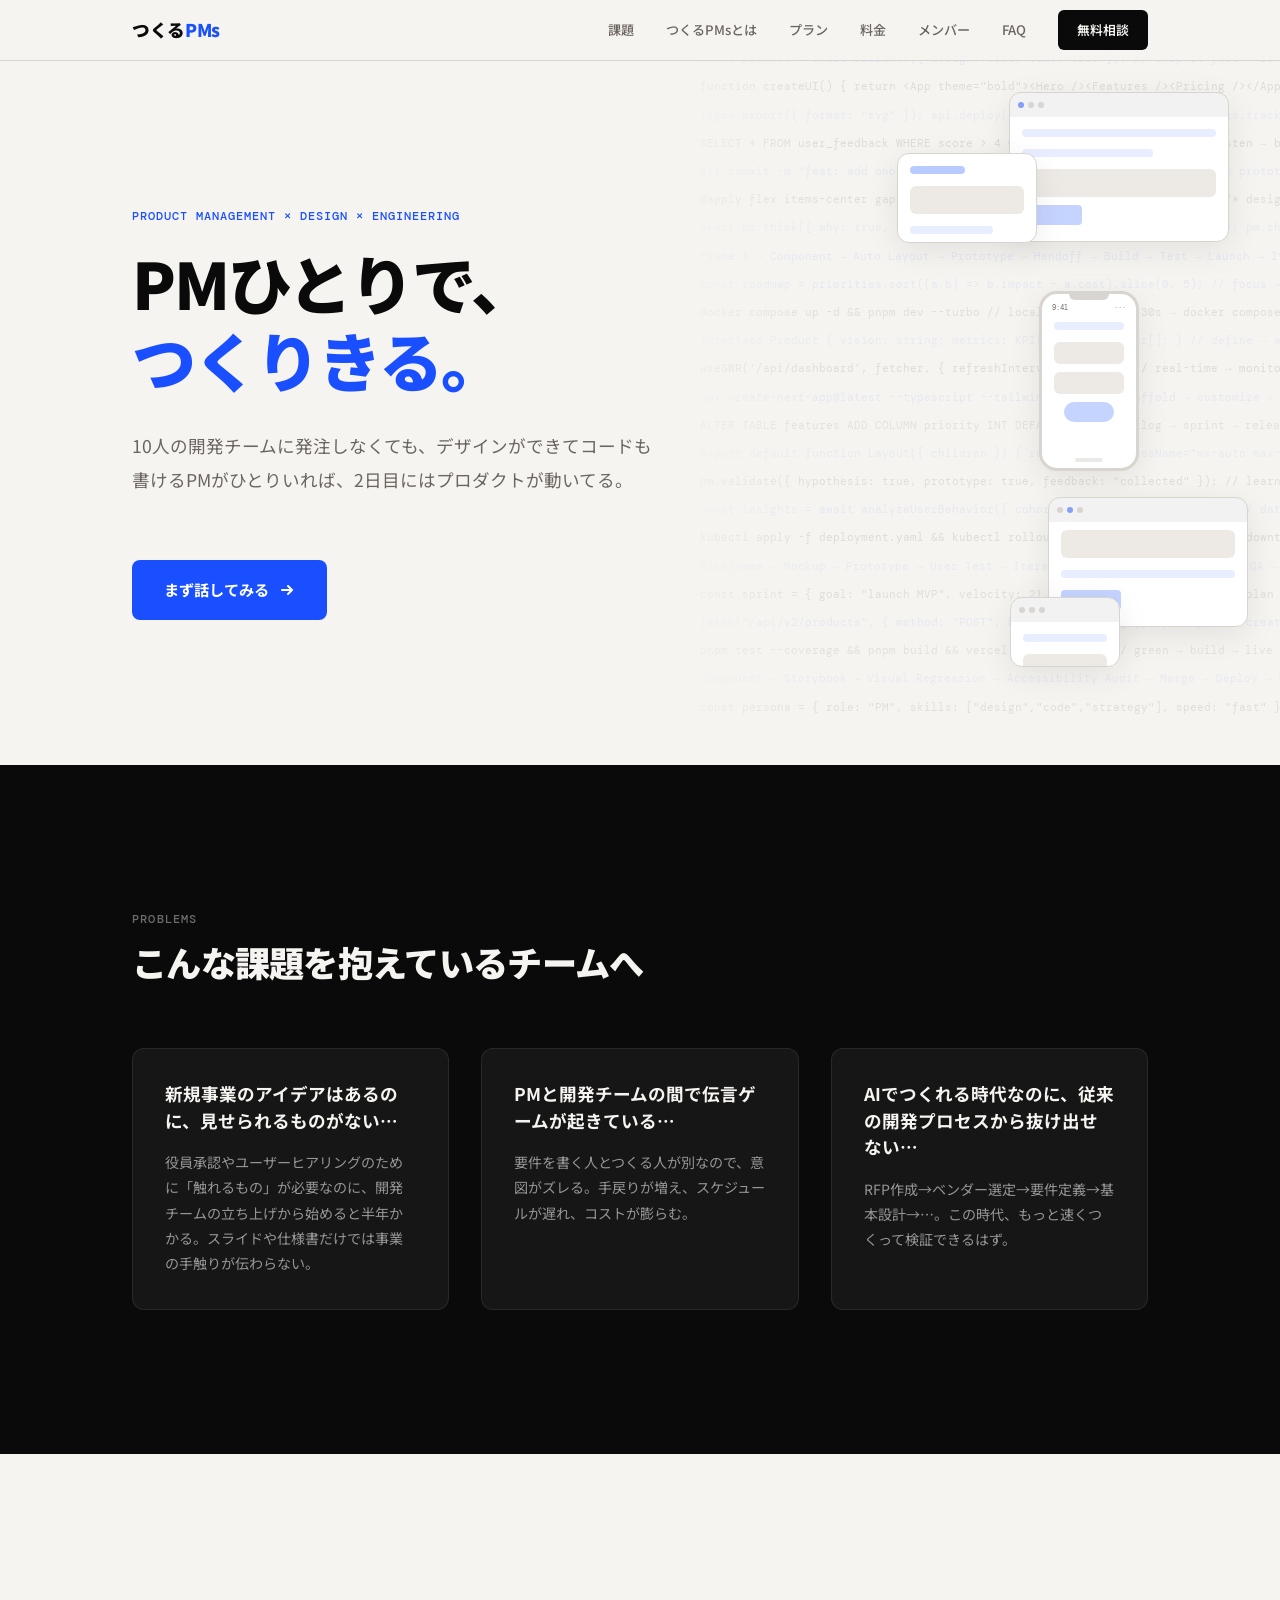
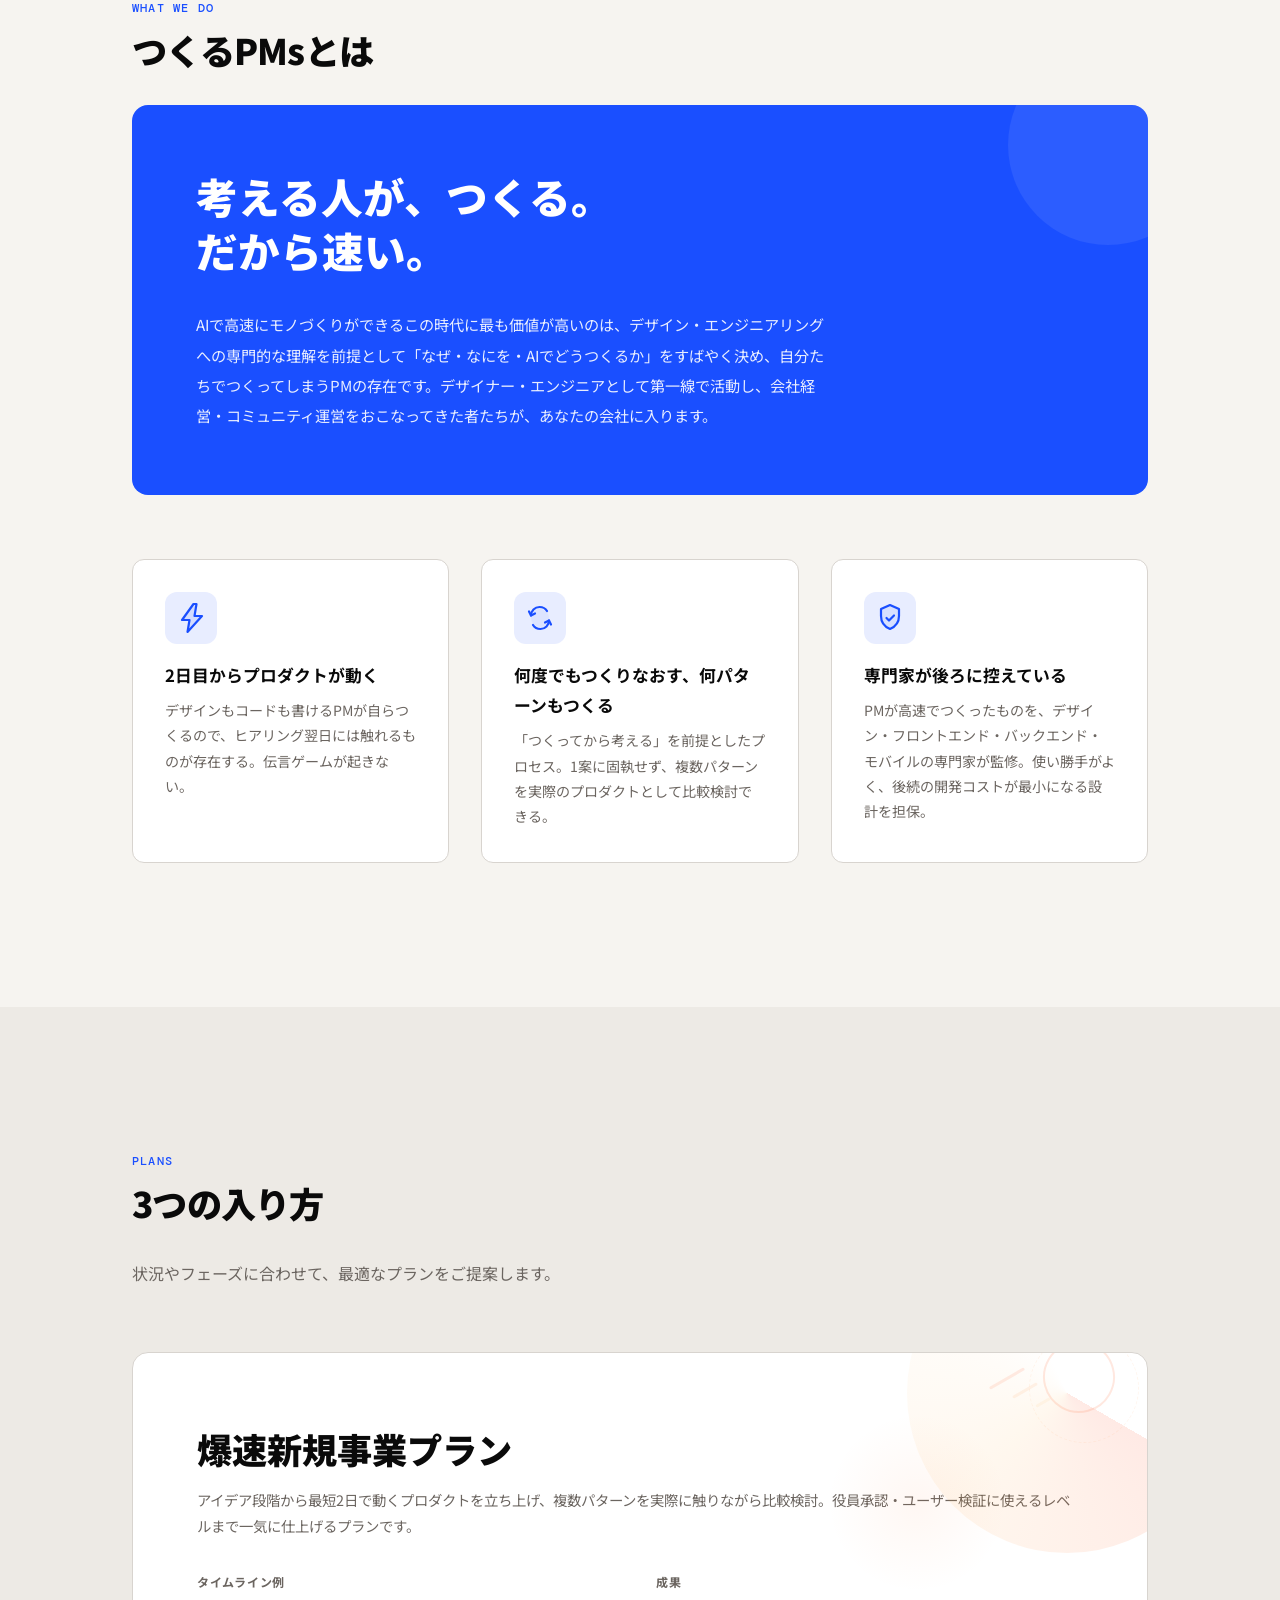
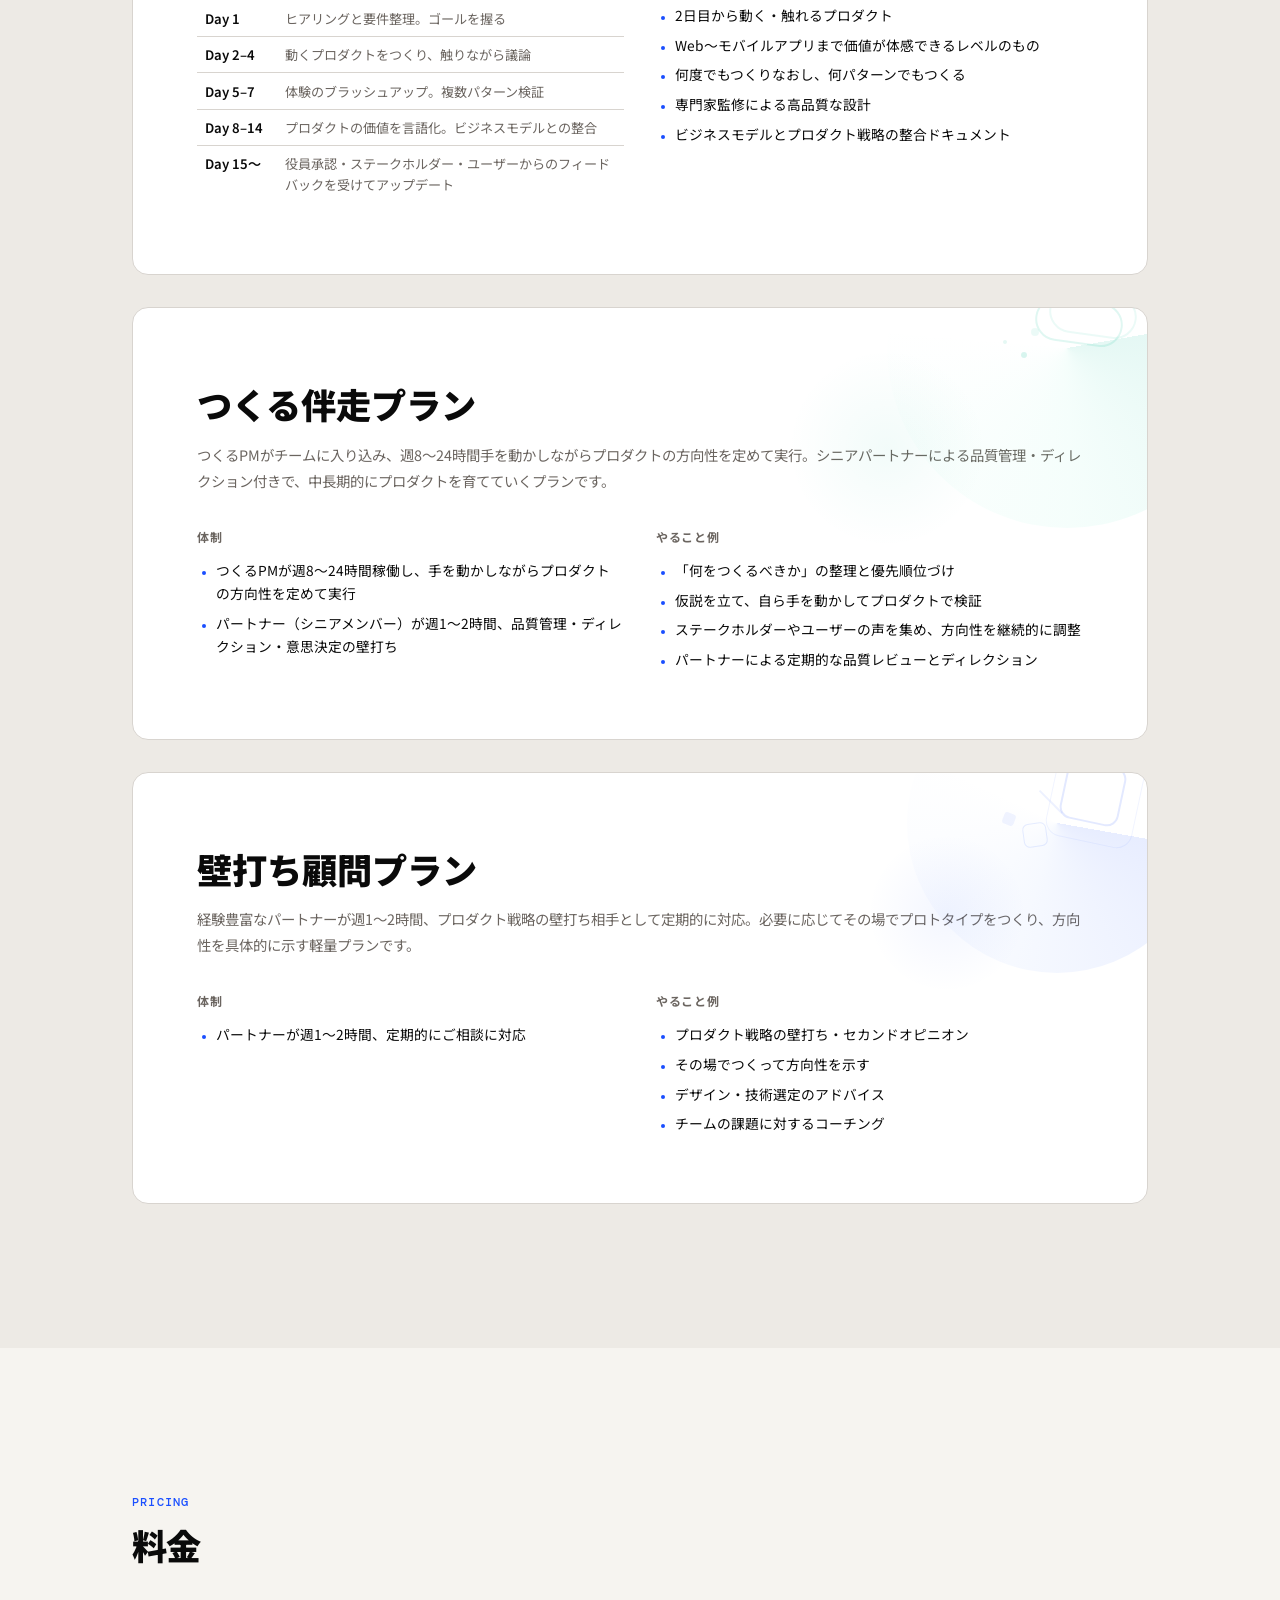
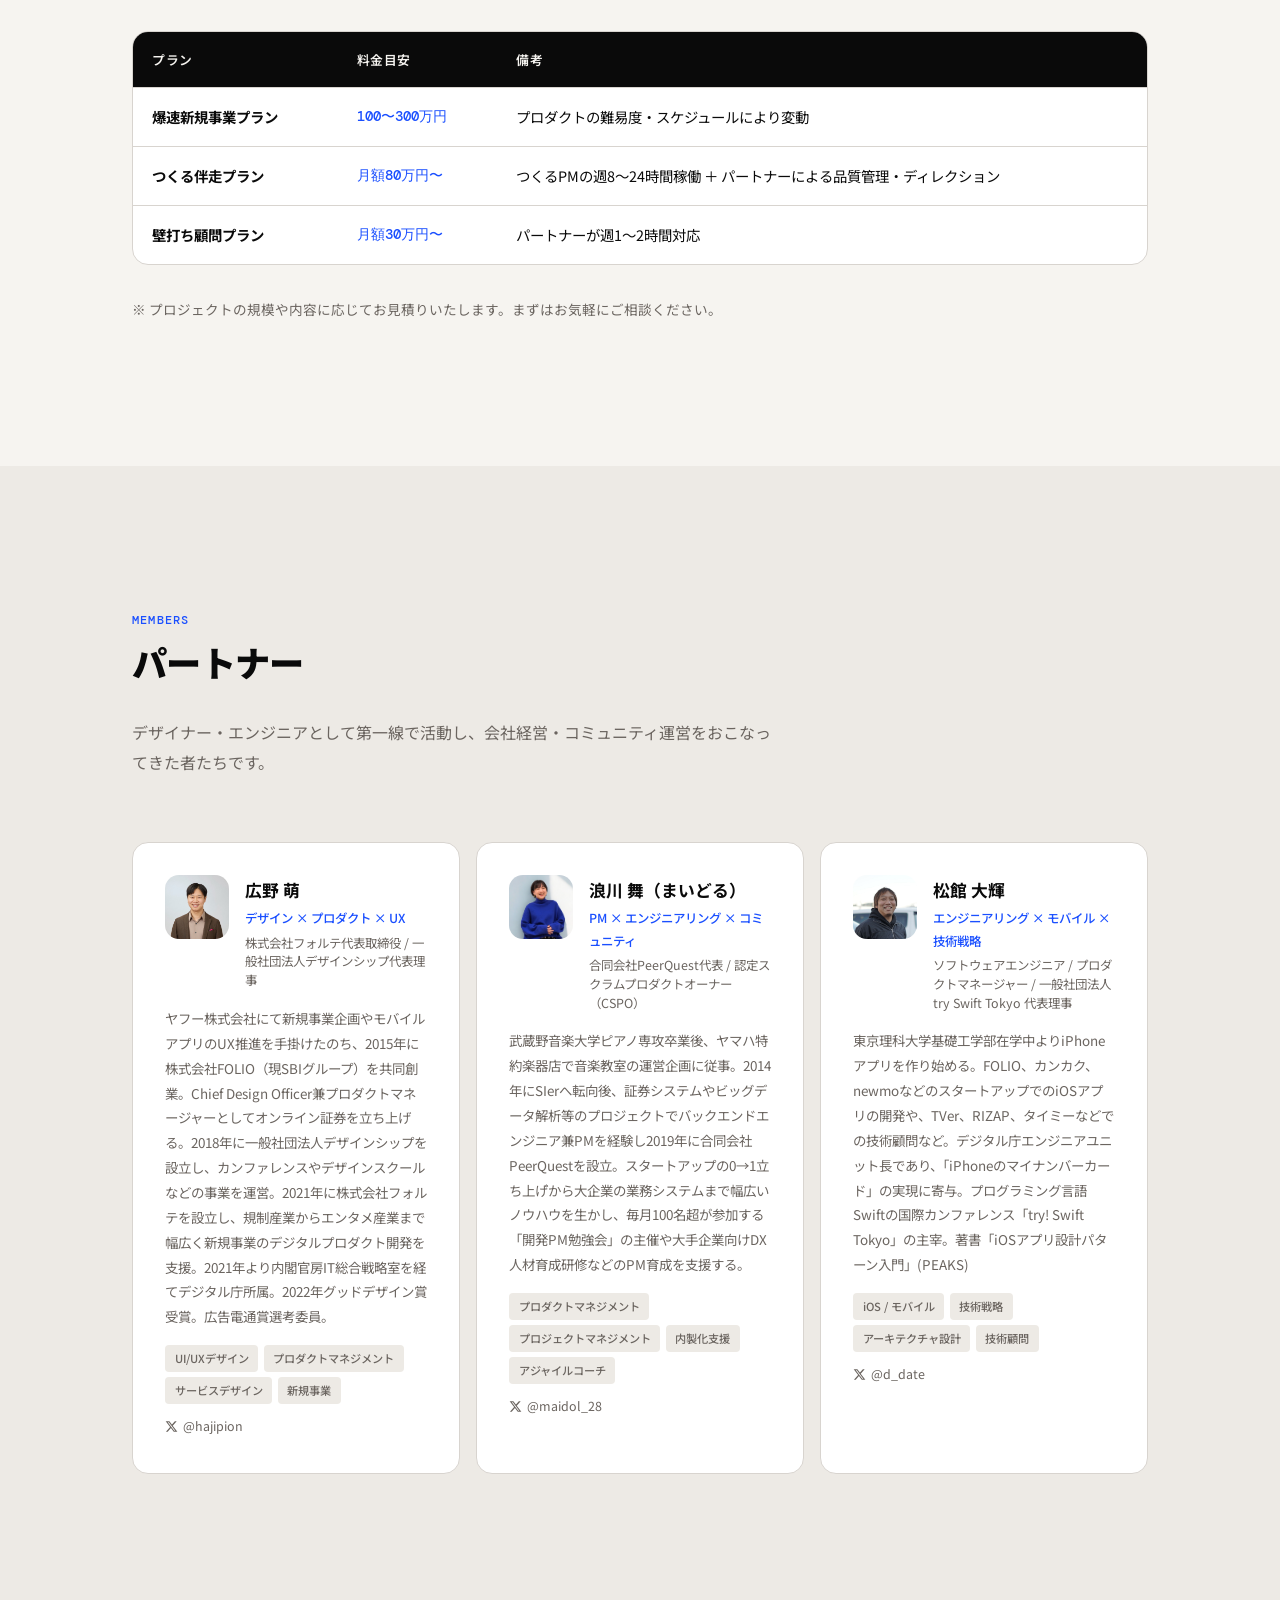
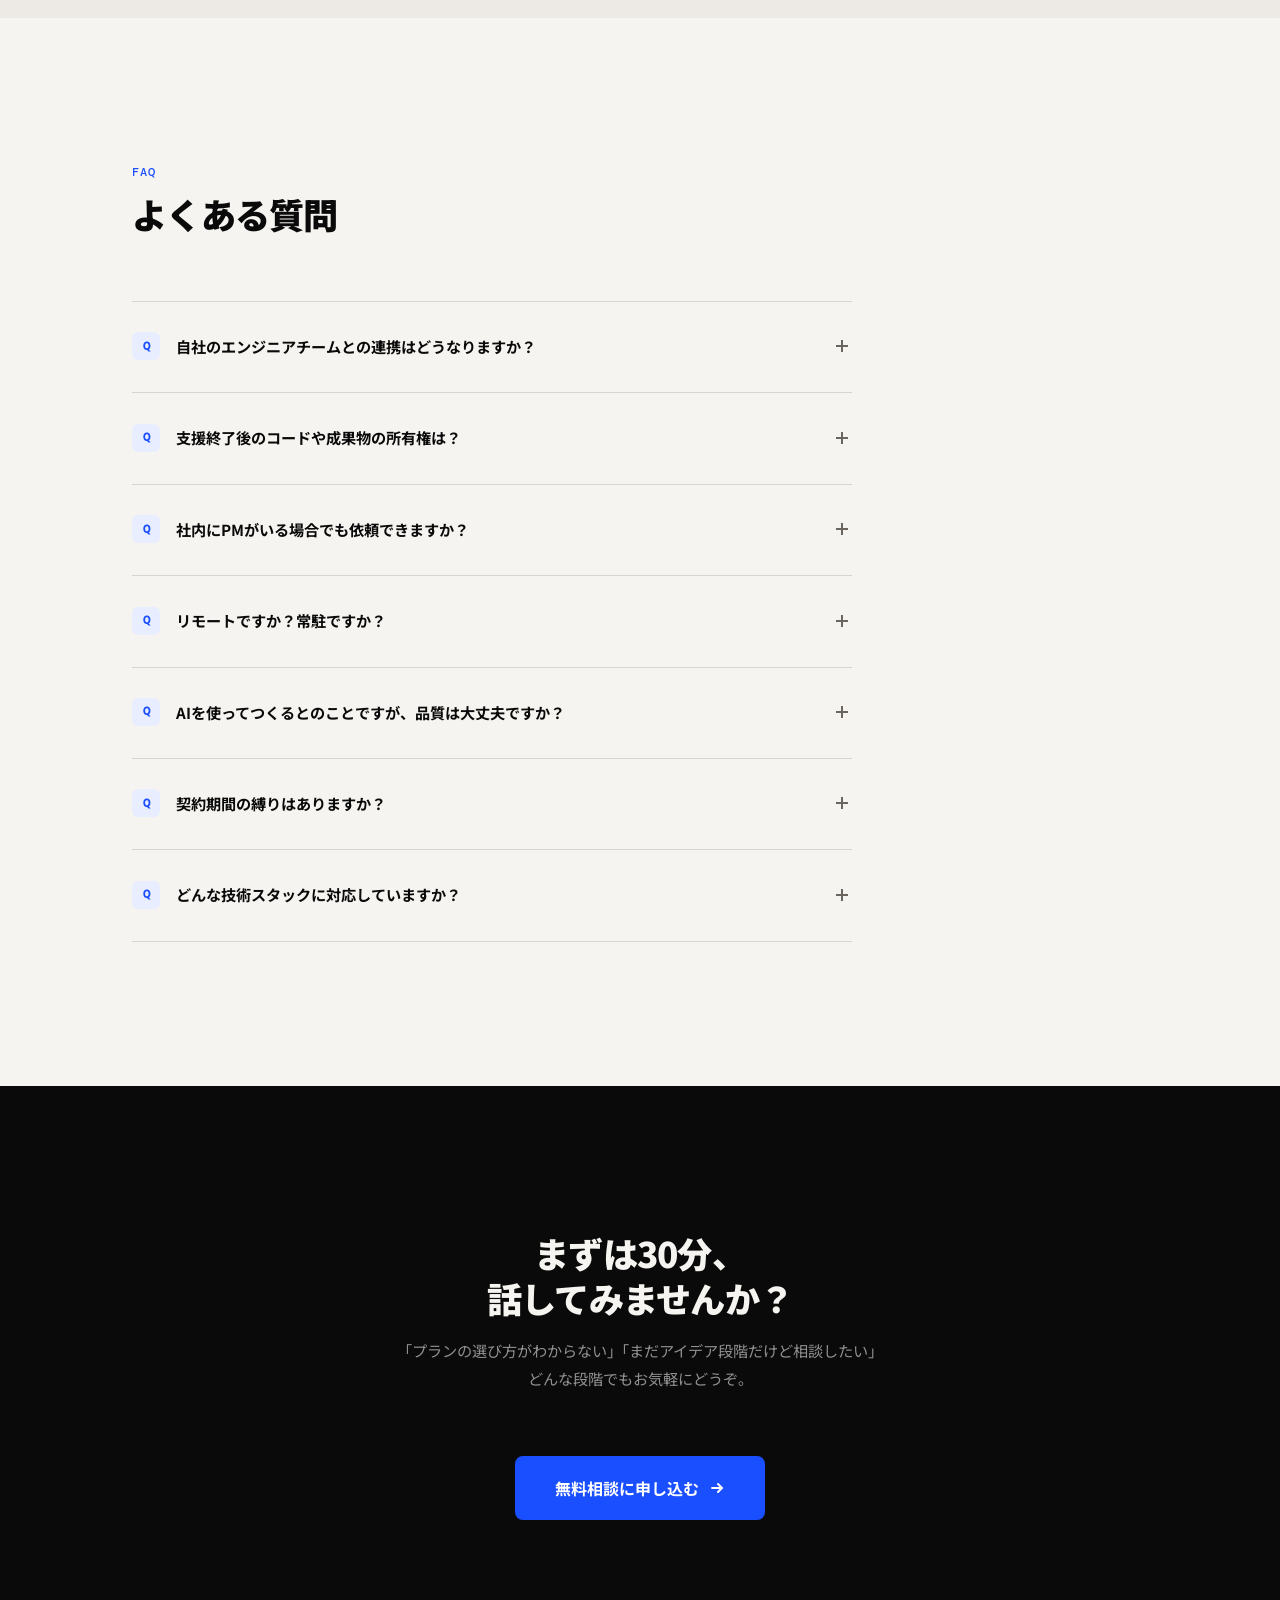
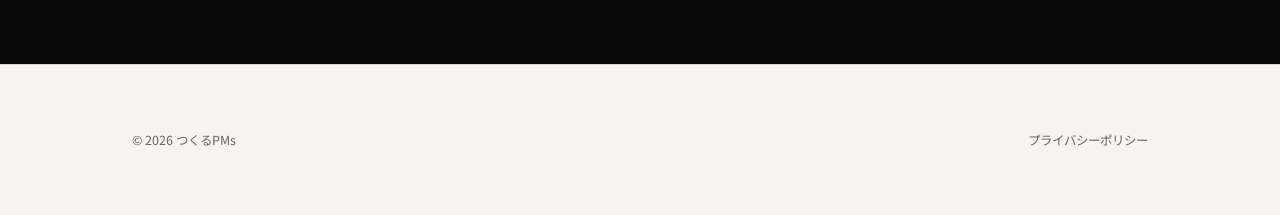
==== commit e9a8feeb: "update initial lp" ====
--- a/index.html
+++ b/index.html
@@ -417,7 +417,7 @@
                     <div class="member-top"><img class="member-avatar" src="img-hirono.jpg" alt="広野 萌">
                         <div>
                             <div class="member-name">広野 萌</div>
-                            <div class="member-tagline">デザイン × プロダクト × 金融</div>
+                            <div class="member-tagline">デザイン × プロダクト × UX</div>
                             <div class="member-titles">株式会社フォルテ代表取締役 / 一般社団法人デザインシップ代表理事</div>
                         </div>
                     </div>
@@ -433,15 +433,32 @@
                         </svg>@hajipion</a>
                 </div>
                 <div class="member-card">
-                    <div class="member-top"><img class="member-avatar" src="img-matsutate.jpg" alt="松館 大輝">
+                    <div class="member-top"><img class="member-avatar" src="img-maidol.jpg" alt="浪川 舞（まいどる）">
+                        <div>
+                            <div class="member-name">浪川 舞（まいどる）</div>
+                            <div class="member-tagline">PM × エンジニアリング × コミュニティ</div>
+                            <div class="member-titles">合同会社PeerQuest代表 / 認定スクラムプロダクトオーナー（CSPO）</div>
+                        </div>
+                    </div>
+                    <p class="member-bio">
+                        武蔵野音楽大学ピアノ専攻卒業後、ヤマハ特約楽器店で音楽教室の運営企画に従事。2014年にSIerへ転向後、証券システムやビッグデータ解析等のプロジェクトでバックエンドエンジニア兼PMを経験し2019年に合同会社PeerQuestを設立。スタートアップの0→1立ち上げ゙から大企業の業務システムまで幅広いノウハウを生かし、毎月100名超が参加する「開発PM勉強会」の主催や大手企業向けDX人材育成研修などのPM育成を支援する。</p>
+                    <div class="member-tags"><span class="member-tag">プロダクトマネジメント</span><span
+                            class="member-tag">プロジェクトマネジメント</span><span class="member-tag">内製化支援</span><span
+                            class="member-tag">アジャイルコーチ</span></div><a href="https://x.com/maidol_28" target="_blank"
+                        rel="noopener" class="member-x"><svg viewBox="0 0 24 24">
+                            <path
+                                d="M18.244 2.25h3.308l-7.227 8.26 8.502 11.24H16.17l-5.214-6.817L4.99 21.75H1.68l7.73-8.835L1.254 2.25H8.08l4.713 6.231zm-1.161 17.52h1.833L7.084 4.126H5.117z" />
+                        </svg>@maidol_28</a>
+                </div>
+                <div class="member-card">
+                    <div class="member-top"><img class="member-avatar" src="img-date.jpg" alt="松館 大輝">
                         <div>
                             <div class="member-name">松館 大輝</div>
                             <div class="member-tagline">エンジニアリング × モバイル × 技術戦略</div>
-                            <div class="member-titles">デジタル庁エンジニアユニット長 / 一般社団法人トライスイフト理事</div>
-                        </div>
-                    </div>
-                    <p class="member-bio">学生時代からiOSアプリ開発を始め、スタートアップ数社で企画から保守まで一気通貫で経験した後に独立。国際カンファレンス「try! Swift
-                        Tokyo」メインオーガナイザー。FOLIO、デジタル庁を経て、タイミー・TVer・chocoZAP（RIZAP）など多数の企業で技術顧問・アドバイザリーを歴任。著書「iOSアプリ設計パターン入門」。
+                            <div class="member-titles">ソフトウェアエンジニア / プロダクトマネージャー / 一般社団法人try Swift Tokyo 代表理事</div>
+                        </div>
+                    </div>
+                    <p class="member-bio">東京理科大学基礎工学部在学中よりiPhoneアプリを作り始める。FOLIO、カンカク、newmoなどのスタートアップでのiOSアプリの開発や、TVer、RIZAP、タイミーなどでの技術顧問など。デジタル庁エンジニアユニット長であり、「iPhoneのマイナンバーカード」の実現に寄与。プログラミング言語Swiftの国際カンファレンス「try! Swift Tokyo」の主宰。著書「iOSアプリ設計パターン入門」(PEAKS)
                     </p>
                     <div class="member-tags"><span class="member-tag">iOS / モバイル</span><span
                             class="member-tag">技術戦略</span><span class="member-tag">アーキテクチャ設計</span><span
@@ -451,25 +468,6 @@
                                 d="M18.244 2.25h3.308l-7.227 8.26 8.502 11.24H16.17l-5.214-6.817L4.99 21.75H1.68l7.73-8.835L1.254 2.25H8.08l4.713 6.231zm-1.161 17.52h1.833L7.084 4.126H5.117z" />
                         </svg>@d_date</a>
                 </div>
-                <div class="member-card">
-                    <div class="member-top"><img class="member-avatar" src="img-maidol.jpg" alt="浪川 舞（まいどる）">
-                        <div>
-                            <div class="member-name">浪川 舞（まいどる）</div>
-                            <div class="member-tagline">PM × エンジニアリング × コミュニティ</div>
-                            <div class="member-titles">合同会社PeerQuest代表 / 認定スクラムプロダクトオーナー（CSPO）</div>
-                        </div>
-                    </div>
-                    <p class="member-bio">
-                        武蔵野音楽大学ピアノ専攻卒業後、ヤマハ特約楽器店で音楽教室の運営企画に従事。エンジニアへ転向し証券システムやIoT事業など複数プロジェクトの開発を経験。合同会社PeerQuestを設立し、毎月100名超が参加する「開発PM勉強会」の主催やPMコミュニティ「PM
-                        Club」の共同運営など、PM育成に尽力。複数企業でPM顧問を務める。</p>
-                    <div class="member-tags"><span class="member-tag">プロダクトマネジメント</span><span
-                            class="member-tag">プロジェクトマネジメント</span><span class="member-tag">内製化支援</span><span
-                            class="member-tag">アジャイルコーチ</span></div><a href="https://x.com/maidol_28" target="_blank"
-                        rel="noopener" class="member-x"><svg viewBox="0 0 24 24">
-                            <path
-                                d="M18.244 2.25h3.308l-7.227 8.26 8.502 11.24H16.17l-5.214-6.817L4.99 21.75H1.68l7.73-8.835L1.254 2.25H8.08l4.713 6.231zm-1.161 17.52h1.833L7.084 4.126H5.117z" />
-                        </svg>@maidol_28</a>
-                </div>
             </div>
         </div>
     </section>
